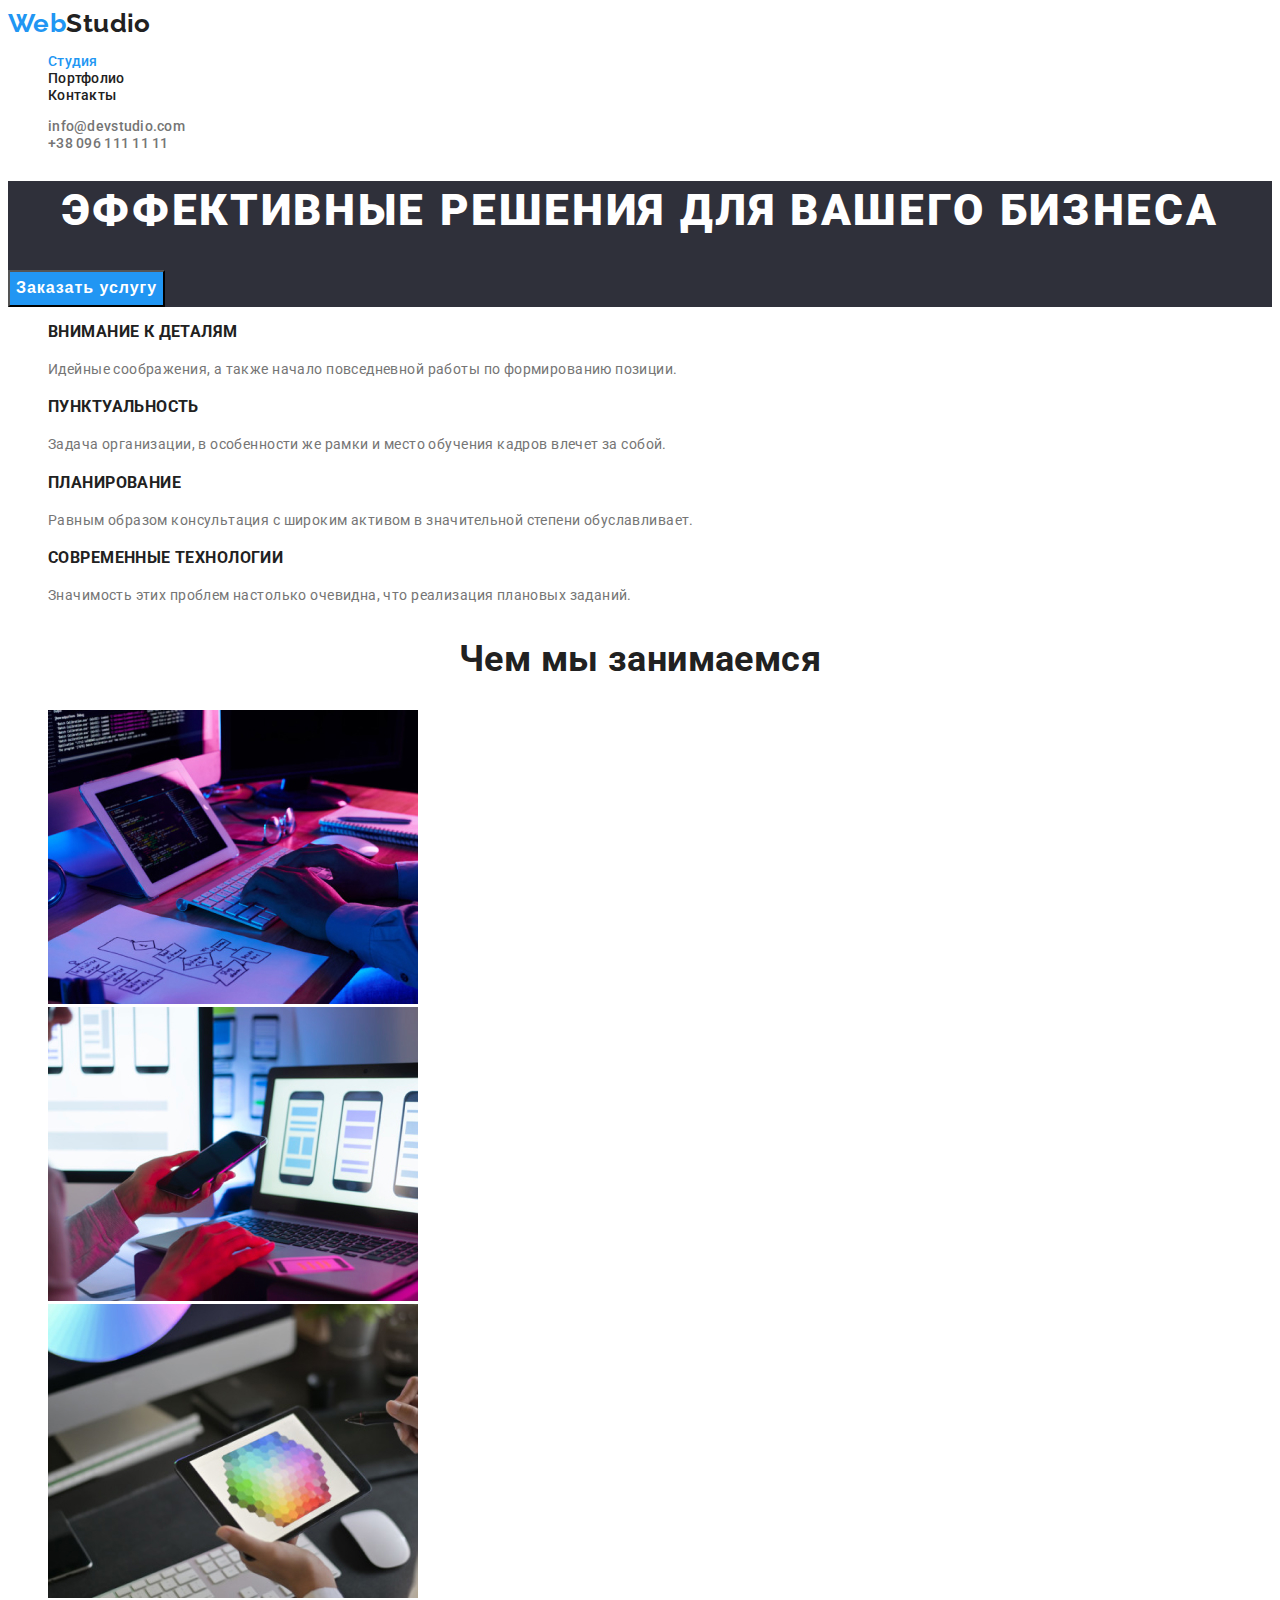
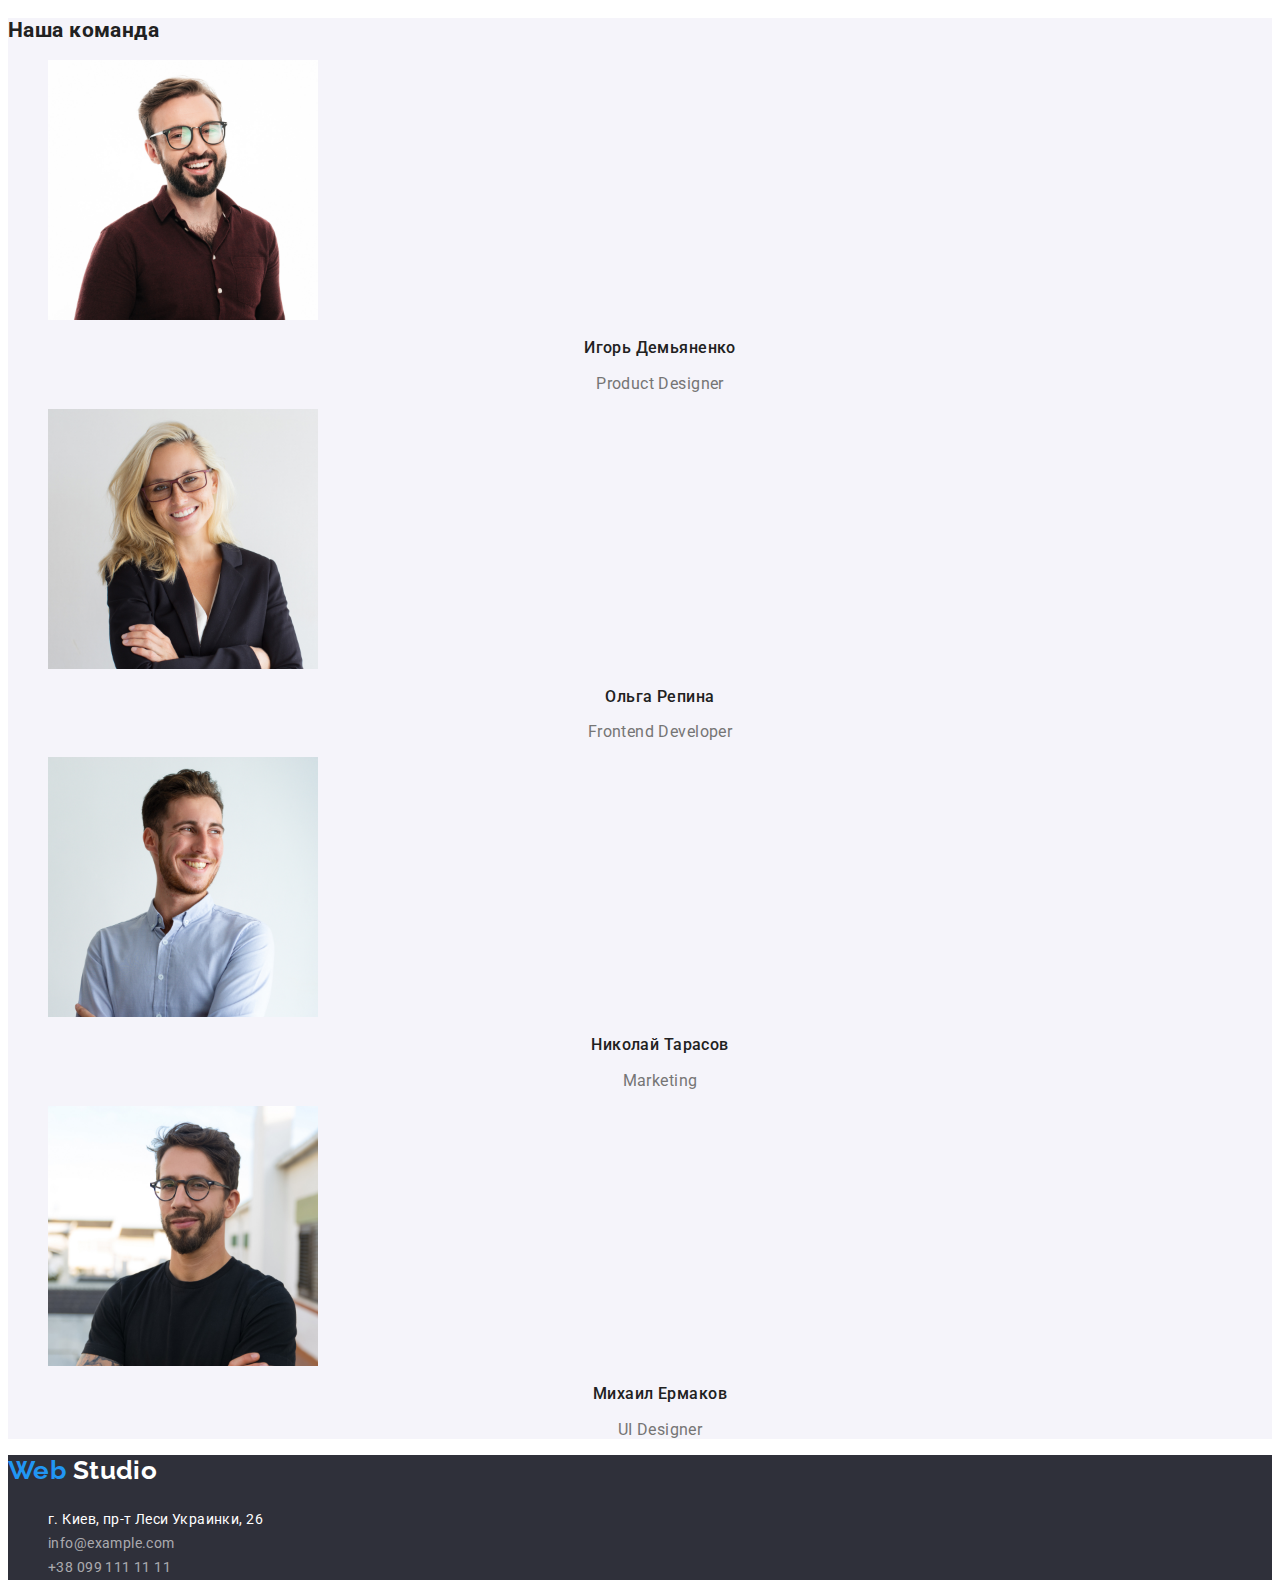
==== index.html @ 8c34cdcc "Initial commit" ====
<!DOCTYPE html>
<html lang="ru">
  <head>
    <meta charset="UTF-8" />
    <meta http-equiv="X-UA-Compatible" content="IE=edge" />
    <meta name="viewport" content="width=device-width, initial-scale=1.0" />
    <title>Document</title>
    <link rel="preconnect" href="https://fonts.googleapis.com" />
    <link rel="preconnect" href="https://fonts.gstatic.com" crossorigin />
    <link
      href="https://fonts.googleapis.com/css2?family=Raleway:wght@700&family=Roboto:wght@400;500;700;900&display=swap"
      rel="stylesheet"
    />
    <link rel="stylesheet" href="./css/styles.css" />
  </head>
  <body>
    <!-- header -->
    <header class="header">
      <nav class="header-nav">
        <a class="part-logo link" href="./index.html" lang="en">Web<span class="part2-logo">Studio</span>
        </a>
        <ul class="menu list">
          <li class="menu-item">
            <a class="link accent-link" href="./index.html">Студия</a>
          </li>
          <li class="menu-item">
            <a class="menu-link link" href="./portfolio.html">Портфолио</a>
          </li>
          <li class="menu-item"><a class="menu-link link" href="">Контакты</a></li>
        </ul>
      </nav>
      <ul>
        <li class="menu-item list">
          <a class="cotnact-mail link" href="mailto:info@devstudio.com">info@devstudio.com</a>
        </li>
        <li class="menu-item list">
          <a class="contact-phone link" href="tel:+380961111111">+38 096 111 11 11</a>
        </li>
      </ul>
    </header>
    <main>
      <section class="hero">
        <h1 class="hero-title">Эффективные решения для вашего бизнеса</h1>
        <button class="hero-btm" type="button">Заказать услугу</button>
      </section>
    </main>
    <section class="benefits">
      <h2 hidden>преимущества</h2>
      <ul class="benefits-list">
        <li class="benefits-item list">
          <h3 class="benefits-title">Внимание к деталям</h3>
          <p class="benefits-text">
            Идейные соображения, а также начало повседневной работы по формированию позиции.
          </p>
        </li>
        <li class="benefits-item list">
          <h3 class="benefits-title">Пунктуальность</h3>
          <p class="benefits-text">
            Задача организации, в особенности же рамки и место обучения кадров влечет за собой.
          </p>
        </li>
        <li class="benefits-item list">
          <h3 class="benefits-title">Планирование</h3>
          <p class="benefits-text">
            Равным образом консультация с широким активом в значительной степени обуславливает.
          </p>
        </li>
        <li class="benefits-item list">
          <h3 class="benefits-title">Современные технологии</h3>
          <p class="benefits-text">
            Значимость этих проблем настолько очевидна, что реализация плановых заданий.
          </p>
        </li>
      </ul>
    </section>
    <section>
      <h2 class="section-title">Чем мы занимаемся</h2>
      <ul class="wedo-list">
        <li class="wedo-item list">
          <img src="./images/1/whatwedo/box1.jpg" alt="" width="370" height="294" />
        </li>
        <li class="wedo-item list">
          <img src="./images/1/whatwedo/box2.jpg" alt="" width="370" height="294" />
        </li>
        <li class="wedo-item list">
          <img src="./images/1/whatwedo/box3.jpg" alt="" width="370" height="294" />
        </li>
      </ul>
    </section>
    <section class="team">
      <h2 class="basic-title">Наша команда</h2>
      <ul class="team-list">
        <li class="team-item list">
          <img class="team-img" src="./images/1/team/img.jpg" alt="" height="260" width="270" />
          <h3 class="team-title">Игорь Демьяненко</h3>
          <p class="team-text">Product Designer</p>
        </li>
        <li class="team-item list">
          <img class="team-img" src="./images/1/team/img-2.jpg" alt="" height="260" width="270" />
          <h3 class="team-title">Ольга Репина</h3>
          <p class="team-text">Frontend Developer</p>
        </li>
        <li class="team-item list">
          <img class="team-img" src="./images/1/team/img-3.jpg" alt="" height="260" width="270" />
          <h3 class="team-title">Николай Тарасов</h3>
          <p class="team-text">Marketing</p>
        </li>
        <li class="team-item list">
          <img class="team-img" src="./images/1/team/img-4.jpg" alt="" height="260" width="270" />
          <h3 class="team-title">Михаил Ермаков</h3>
          <p class="team-text">UI Designer</p>
        </li>
      </ul>
    </section>
    <footer class="footer">
      <a class="part-logo link" href="./index.html" lang="en"
          >Web <span class="footer-part2-logo">Studio</span>
      <address class="footer-adress">
        <ul class="footer-list">
          <li class="footer-item list">
            <a class="footer-adress link" href="https://goo.gl/maps/2HoYWXGcDmnkfa8S9">г. Киев, пр-т Леси Украинки, 26</a>
          </li>
          <li class="footer-item list">
            <a class="footer-mail link"href="mailto:info@example.com">info@example.com</a></li>
          <li class="footer-item list">
            <a class="footer-phone link"href="tel:+380991111111">+38 099 111 11 11</a></li>
        </ul>
      </address>
    </footer>
  </body>
</html>
---- css/styles.css ----
:root{
    --accent-color:#2196F3;
    --primary-color: #212121;
    --secondary-color: #757575;
    --second-accent-color:#FFFFFF;
    --background-color: #2F303A;
    --srcond-background-color: #F5F4FA;
}

body{
    font-family: 'Roboto', sans-serif;
    color: #212121;
    font-size: 14px;
    background-color: #FFFFFF;
    letter-spacing: 0.03em;
}
.link {
    text-decoration: none;
}

.list {
    list-style: none;
}
.accent-link{
    color: var(--accent-color);
    font-weight: 500;
        line-height: 1.14;
        letter-spacing: 0.02em;
}


/* header */
.part-logo{
    font-family: 'Raleway',sans-serif;
        font-weight: 700;
        font-size: 26px;
        line-height: 1.19;
        color: var(--accent-color)
}
.part2-logo{
    color: var(--primary-color);
}
.footer-part2-logo{
    color: var(--second-accent-color);
}
.menu-link{
        font-weight: 500;
        line-height: 1.14;
        letter-spacing: 0.02em;
    color: var(--primary-color);
}
.menu-link:hover,
.menu-link:focus{
    color: var(--accent-color);
}
.cotnact-mail,
.contact-phone {
    
        font-weight: 500;
        line-height: 1.14;
        letter-spacing: 0.02em;
    
        color: var(--secondary-color);
}
.contact-phone:hover,
.contact-phone:focus{
    color: var(--accent-color);
}
.cotnact-mail:hover,
.cotnact-mail:focus{
color: var(--accent-color);
}
.hero{
    background: var(--background-color);
}
.hero-title{
    
        font-weight: 900;
        font-size: 44px;
        line-height: 1.36;
        text-align: center;
        letter-spacing: 0.06em;
        text-transform: uppercase;
        color: var(--second-accent-color);
        
}
.hero-btm{
    
        font-weight: 700;
        font-size: 16px;
        line-height: 1.88;
        display: flex;
        align-items: center;
        text-align: center;
        letter-spacing: 0.06em;
    
        color: var(--second-accent-color);
        background-color: var(--accent-color);
        cursor: pointer;
}

.benefits-title{
    
        line-height: 1.14;
        text-transform: uppercase;
    
}
.benefits-text{
        line-height: 1.71;
    
        color: var(--secondary-color);
}
.section-title{
    
        font-size: 36px;
        line-height: 1.17;
        text-align: center;
}
.team{
    background: var(--srcond-background-color);
}
.team-title{
  
        font-weight: 500;
        font-size: 16px;
        line-height: 1.18;
        text-align: center;
    
}
.team-text  {
   
        font-size: 16px;
        line-height: 1.19;
        text-align: center;
        color: var(--secondary-color);
}
.footer{
    background: var(--background-color);
}
.footer-adress,
.footer-mail,
.footer-phone {
    
    font-style: normal;
        font-size: 14px;
        line-height: 1.71;
        color: var(--second-accent-color);
}
.footer-mail,
.footer-phone {
    color: rgba(255, 255, 255, 0.6);
}
.footer-mail:hover,
.footer-mail:focus {
    color: var(--accent-color);
}
.footer-phone:hover,
.footer-phone:focus {
    color: var(--accent-color);
}
/* ПОРТФОЛИО */
.filters-btm{
    
        font-weight: 500;
        font-family: inherit;
        font-size: 16px;
        line-height: 1.62;
        text-align: center;
        cursor: pointer;
}
.filters-btm:hover,
.filters-btm:focus{
    background: var(--accent-color);
    color: var(--second-accent-color);   
}
.active-btm{
    background-color: var(--accent-color);
    stop-color: var(--second-accent-color);
    font-weight: 500;
        font-family: inherit;
        font-size: 16px;
        line-height: 1.62;
        text-align: center;
        cursor: pointer;
}
.portfolio-title{
        font-size: 18px;
        line-height: 2;
        letter-spacing: 0.06em;
    
        color: var(--primary-color);
}
.cases-text{
        font-weight: 400;
        font-size: 16px;
        line-height: 1.88;
        color: var(--secondary-color);
}
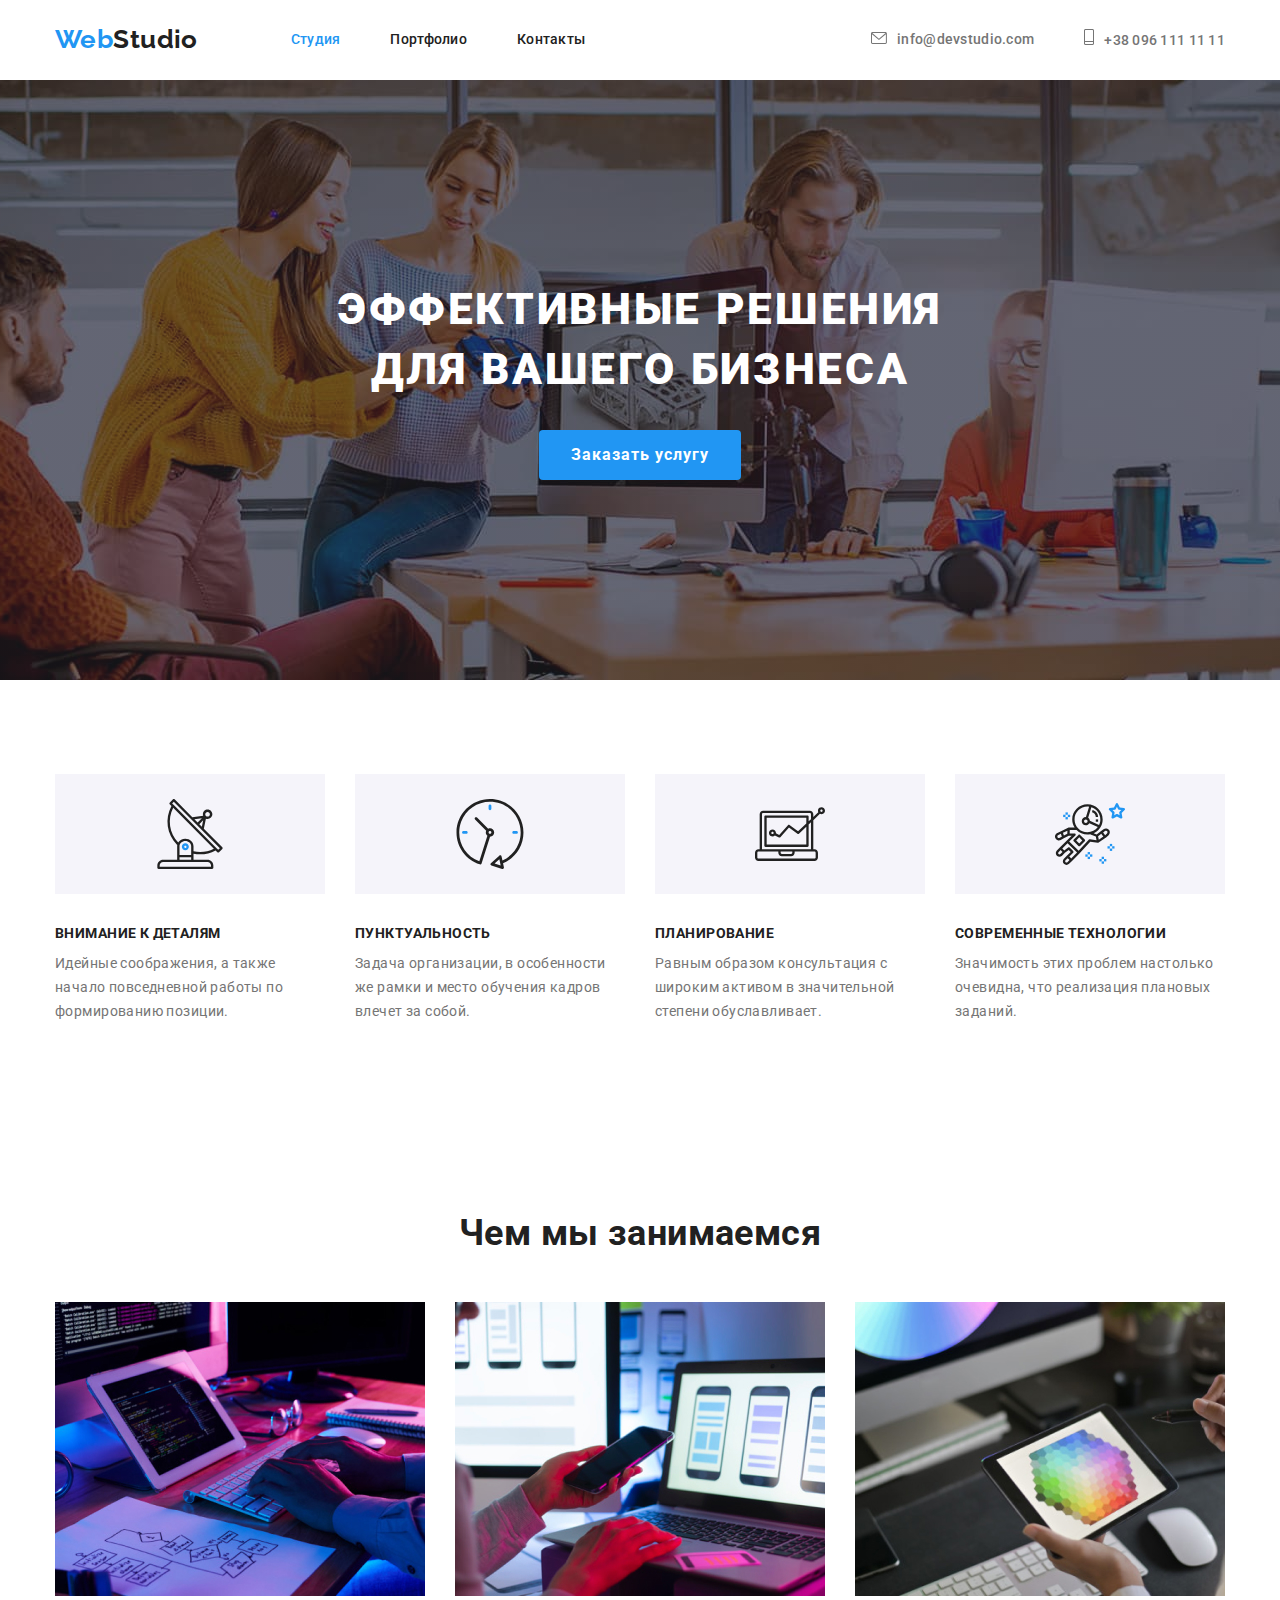
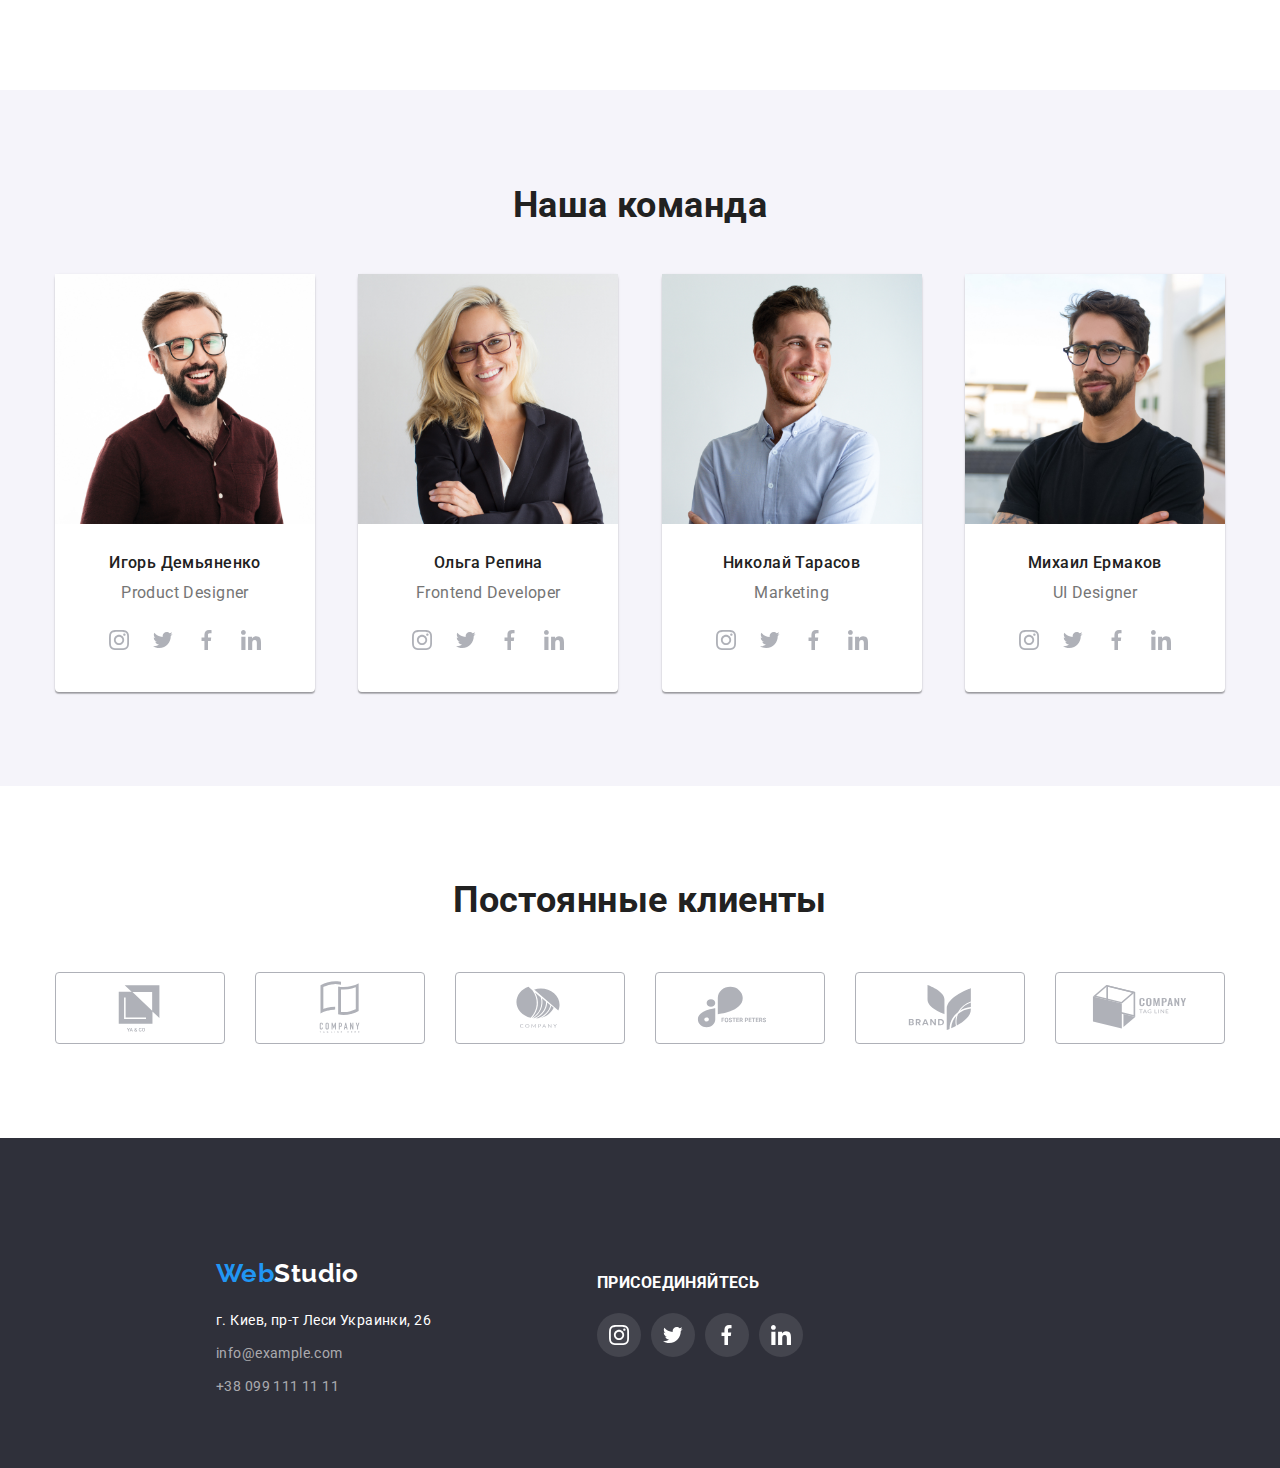
==== commit 70c88107: "1" ====
--- a/index.html
+++ b/index.html
@@ -11,14 +11,16 @@
       href="https://fonts.googleapis.com/css2?family=Raleway:wght@700&family=Roboto:wght@400;500;700;900&display=swap"
       rel="stylesheet"
     />
+    <link rel="stylesheet" href="https://cdn.jsdelivr.net/npm/modern-normalize@1.1.0/modern-normalize.min.css">
     <link rel="stylesheet" href="./css/styles.css" />
   </head>
   <body>
     <!-- header -->
     <header class="header">
-      <nav class="header-nav">
-        <a class="part-logo link" href="./index.html" lang="en">Web<span class="part2-logo">Studio</span>
-        </a>
+      <div class="conteiner header-conteiner"> 
+        <nav class="header-nav ">
+          <div class="logo"><a class="part-logo link" href="./index.html" lang="en">Web<span class="part2-logo">Studio</span></a></div>
+          
         <ul class="menu list">
           <li class="menu-item">
             <a class="link accent-link" href="./index.html">Студия</a>
@@ -29,28 +31,38 @@
           <li class="menu-item"><a class="menu-link link" href="">Контакты</a></li>
         </ul>
       </nav>
-      <ul>
-        <li class="menu-item list">
-          <a class="cotnact-mail link" href="mailto:info@devstudio.com">info@devstudio.com</a>
-        </li>
-        <li class="menu-item list">
-          <a class="contact-phone link" href="tel:+380961111111">+38 096 111 11 11</a>
-        </li>
-      </ul>
+      <ul class="menu-contact">
+         <li class="list contact-item">
+          <a class="cotnact-mail link" href="mailto:info@devstudio.com">
+            <svg class="icon-mail" width="16" height="12">
+            <use href="./images/icons.svg#icon-mail"> 
+            </use>
+          </svg>info@devstudio.com</a>
+        </li>
+        <li class="list contact-item">
+          <a class="contact-phone link" href="tel:+380961111111">
+            <svg class="icon-phone" width="10" height="16">
+            <use href="./images/icons.svg#icon-phone"> 
+            </use>
+          </svg>+38 096 111 11 11</a>
+        </li>
+      </ul></div>
+     
     </header>
     <main>
-      <section class="hero">
-        <h1 class="hero-title">Эффективные решения для вашего бизнеса</h1>
+      <!-- ========HERO======= -->
+      <section class="hero section">
+          <h1 class="hero-title">Эффективные решения для вашего бизнеса</h1>
         <button class="hero-btm" type="button">Заказать услугу</button>
       </section>
-    </main>
-    <section class="benefits">
-      <h2 hidden>преимущества</h2>
+       <!-- =========BENEFITS========= -->
+    <section class="benefits section">
+      <div class="conteiner">
+        <h2 hidden>преимущества</h2>
       <ul class="benefits-list">
         <li class="benefits-item list">
           <h3 class="benefits-title">Внимание к деталям</h3>
-          <p class="benefits-text">
-            Идейные соображения, а также начало повседневной работы по формированию позиции.
+          <p class="benefits-text">Идейные соображения, а также начало повседневной работы по формированию позиции.
           </p>
         </li>
         <li class="benefits-item list">
@@ -71,10 +83,12 @@
             Значимость этих проблем настолько очевидна, что реализация плановых заданий.
           </p>
         </li>
-      </ul>
+      </ul></div>
     </section>
-    <section>
-      <h2 class="section-title">Чем мы занимаемся</h2>
+    <!-- ==========wedo======== -->
+    <section class="section-wedo section">
+      <div class="conteiner">
+        <h2 class="section-title">Чем мы занимаемся</h2>
       <ul class="wedo-list">
         <li class="wedo-item list">
           <img src="./images/1/whatwedo/box1.jpg" alt="" width="370" height="294" />
@@ -86,35 +100,157 @@
           <img src="./images/1/whatwedo/box3.jpg" alt="" width="370" height="294" />
         </li>
       </ul>
-    </section>
-    <section class="team">
-      <h2 class="basic-title">Наша команда</h2>
+    </section></div>
+      <!-- ======TEAM====== -->
+    <section class="team section">
+      <div class="conteiner">
+        <h2 class="section-title">Наша команда</h2>
       <ul class="team-list">
         <li class="team-item list">
-          <img class="team-img" src="./images/1/team/img.jpg" alt="" height="260" width="270" />
+          <img class="team-img" src="./images/1/team/img.jpg" alt=""  />
           <h3 class="team-title">Игорь Демьяненко</h3>
           <p class="team-text">Product Designer</p>
-        </li>
-        <li class="team-item list">
-          <img class="team-img" src="./images/1/team/img-2.jpg" alt="" height="260" width="270" />
+          <ul class="list icons-list">
+            <li>
+              <a href="" class="social-list-icon"><svg class="team-icons" width="20" height="20">
+            <use href="./images/icons.svg#icon-instagram"></use>
+          </svg></a></li>
+          <li><a href="" class="social-list-icon">
+            <svg class="team-icons" width="20" height="20">
+              <use href="./images/icons.svg#icon-twitter"></use>
+            </svg></a>
+          </li>
+          <li><a href="" class="social-list-icon">
+            <svg class="team-icons" width="20" height="20">
+              <use href="./images/icons.svg#icon-facebook"></use>
+            </svg></a>
+          </li>
+          <li><a href="" class="social-list-icon">
+            <svg class="team-icons" width="20" height="20">
+              <use href="./images/icons.svg#icon-linkedin"></use>
+            </svg></a>
+          </li></ul>
+        </li>
+        <li class="team-item list">
+          <img class="team-img" src="./images/1/team/img-2.jpg" alt=""  />
           <h3 class="team-title">Ольга Репина</h3>
           <p class="team-text">Frontend Developer</p>
-        </li>
-        <li class="team-item list">
-          <img class="team-img" src="./images/1/team/img-3.jpg" alt="" height="260" width="270" />
+          <ul class="list icons-list">
+            <li>
+              <a href="" class="social-list-icon"><svg class="team-icons" width="20" height="20">
+            <use href="./images/icons.svg#icon-instagram"></use>
+          </svg></a></li>
+          <li><a href="" class="social-list-icon">
+            <svg class="team-icons" width="20" height="20">
+              <use href="./images/icons.svg#icon-twitter"></use>
+            </svg></a>
+          </li>
+          <li><a href="" class="social-list-icon">
+            <svg class="team-icons" width="20" height="20">
+              <use href="./images/icons.svg#icon-facebook"></use>
+            </svg></a>
+          </li>
+          <li><a href="" class="social-list-icon">
+            <svg class="team-icons" width="20" height="20">
+              <use href="./images/icons.svg#icon-linkedin"></use>
+            </svg></a>
+          </li></ul>
+        </li>
+        <li class="team-item list">
+          <img class="team-img" src="./images/1/team/img-3.jpg" alt=""  />
           <h3 class="team-title">Николай Тарасов</h3>
           <p class="team-text">Marketing</p>
-        </li>
-        <li class="team-item list">
-          <img class="team-img" src="./images/1/team/img-4.jpg" alt="" height="260" width="270" />
+          <ul class="list icons-list">
+            <li>
+              <a href="" class="social-list-icon"><svg class="team-icons" width="20" height="20">
+            <use href="./images/icons.svg#icon-instagram"></use>
+          </svg></a></li>
+          <li><a href="" class="social-list-icon">
+            <svg class="team-icons" width="20" height="20">
+              <use href="./images/icons.svg#icon-twitter"></use>
+            </svg></a>
+          </li>
+          <li><a href="" class="social-list-icon">
+            <svg class="team-icons" width="20" height="20">
+              <use href="./images/icons.svg#icon-facebook"></use>
+            </svg></a>
+          </li>
+          <li><a href="" class="social-list-icon">
+            <svg class="team-icons" width="20" height="20">
+              <use href="./images/icons.svg#icon-linkedin"></use>
+            </svg></a>
+          </li></ul>
+        </li>
+        <li class="team-item list">
+          <img class="team-img" src="./images/1/team/img-4.jpg" alt=""  />
           <h3 class="team-title">Михаил Ермаков</h3>
           <p class="team-text">UI Designer</p>
-        </li>
-      </ul>
+          <ul class="list icons-list">
+            <li>
+              <a href="" class="social-list-icon"><svg class="team-icons" width="20" height="20">
+            <use href="./images/icons.svg#icon-instagram"></use>
+          </svg></a></li>
+          <li><a href="" class="social-list-icon">
+            <svg class="team-icons" width="20" height="20">
+              <use href="./images/icons.svg#icon-twitter"></use>
+            </svg></a>
+          </li>
+          <li><a href="" class="social-list-icon">
+            <svg class="team-icons" width="20" height="20">
+              <use href="./images/icons.svg#icon-facebook"></use>
+            </svg></a>
+          </li>
+          <li><a href="" class="social-list-icon">
+            <svg class="team-icons" width="20" height="20">
+              <use href="./images/icons.svg#icon-linkedin"></use>
+            </svg></a>
+          </li></ul>
+        </li>
+      </ul></div>
     </section>
+    <!-- ============COSTOMERS========= -->
+    <section class="costomers section">
+      <div class="conteiner">
+        <h2 class="costomer-title">Постоянные клиенты</h2>
+       <ul class="costomer-list list">
+        <li ><a href="" class="costomer-link">
+          <svg class="costomer-icons" width="106" height="60">
+            <use href="./images/icons.svg#icon-Logo1"></use>
+          </svg>
+        </a></li>
+        <li><a href="" class="costomer-link">
+          <svg class="costomer-icons" width="106" height="60">
+            <use href="./images/icons.svg#icon-Logo-2"></use>
+          </svg>
+        </a></li>
+        <li><a href="" class="costomer-link">
+          <svg class="costomer-icons" width="106" height="60">
+            <use href="./images/icons.svg#icon-Logo-3"></use>
+          </svg>
+        </a></li>
+        <li><a href="" class="costomer-link">
+          <svg class="costomer-icons" width="106" height="60">
+            <use href="./images/icons.svg#icon-Logo-4"></use>
+          </svg>
+        </a></li>
+        <li><a href="" class="costomer-link">
+          <svg class="costomer-icons" width="106" height="60">
+            <use href="./images/icons.svg#icon-Logo-5"></use>
+          </svg>
+        </a></li>
+        <li><a href="" class="costomer-link">
+          <svg class="costomer-icons" width="106" height="60">
+            <use href="./images/icons.svg#icon-Logo-6"></use>
+          </svg>
+        </a></li>
+       </ul>
+      </div>
+    </section>
+    </main>
+    <!-- ========FOOTER======= -->
     <footer class="footer">
-      <a class="part-logo link" href="./index.html" lang="en"
-          >Web <span class="footer-part2-logo">Studio</span>
+      <div class="footer-nav">
+        <div class="footer-logo"><a class="part-logo link" href="./index.html" lang="en">Web<span class="footer-part2-logo">Studio</span></a></div>
       <address class="footer-adress">
         <ul class="footer-list">
           <li class="footer-item list">
@@ -125,7 +261,24 @@
           <li class="footer-item list">
             <a class="footer-phone link"href="tel:+380991111111">+38 099 111 11 11</a></li>
         </ul>
-      </address>
+      </address></div>
+      <div class="footer-social">
+        <h3 class="footer-social-title">Присоединяйтесь</h3> 
+        <ul class="footer-social-list list">
+          <li class="footer-list"><a href="" class="footer-icons"><svg class="footer-social-icon" width="20" height="20">
+            <use href="./images/icons.svg#icon-instagram"></use>
+          </svg ></a></li>
+        <li class="footer-list"><a href="" class="footer-icons"><svg class="footer-social-icon" width="20" height="20">
+          <use href="./images/icons.svg#icon-twitter"></use>
+        </svg></a></li>
+        <li class="footer-list"><a href="" class="footer-icons"><svg class="footer-social-icon" width="20" height="20">
+          <use href="./images/icons.svg#icon-facebook"></use>
+        </svg></a></li>
+        <li class="footer-list"><a href="" class="footer-icons"><svg class="footer-social-icon" width="20" height="20">
+          <use href="./images/icons.svg#icon-linkedin"></use>
+        </svg></a></li></ul>
+      </div>
+
     </footer>
   </body>
 </html>
--- a/css/styles.css
+++ b/css/styles.css
@@ -14,12 +14,42 @@
     background-color: #FFFFFF;
     letter-spacing: 0.03em;
 }
+ 
+h1,
+h2,
+h3,
+p{
+    margin-top: 0;
+    margin-bottom: 0;
+    margin: 0;
+}
+
+ul, 
+ol{
+margin-top: 0;
+margin-bottom: 0;
+padding-left: 0;
+}
 .link {
     text-decoration: none;
 }
+img{
+    display: block;
+}
+.botton{
+    cursor: pointer;
+}
 
 .list {
     list-style: none;
+}
+
+.conteiner{
+    width: 1200px;
+    margin-left: auto;
+    margin-right: auto;
+    padding-left: 15px;
+    padding-right: 15px;
 }
 .accent-link{
     color: var(--accent-color);
@@ -27,19 +57,47 @@
         line-height: 1.14;
         letter-spacing: 0.02em;
 }
-
-
-/* header */
+.section {
+    padding-top: 94px;
+    padding-bottom: 94px;
+}
+
+/* -------header------- */
+.header{
+    padding-top: 24px;
+    padding-bottom: 25px;
+}
+.header-conteiner,
+.header-nav {
+    display: flex;
+    align-items: center;
+}
+
+.header-portfolio{
+    margin-bottom: 94px;
+    border-bottom:1px solid #ECECEC
+    
+    
+}
+.menu{
+    display: flex;
+    align-items: center;
+}
+.logo{
+    margin-right: 93px;
+}
 .part-logo{
     font-family: 'Raleway',sans-serif;
         font-weight: 700;
         font-size: 26px;
         line-height: 1.19;
-        color: var(--accent-color)
+        color: var(--accent-color)   
+        
 }
 .part2-logo{
     color: var(--primary-color);
 }
+
 .footer-part2-logo{
     color: var(--second-accent-color);
 }
@@ -53,15 +111,37 @@
 .menu-link:focus{
     color: var(--accent-color);
 }
+.menu-item:not(:last-child){
+    margin-right: 50px;
+}
+.menu-contact{
+    display: flex;
+    align-items: center;
+    flex-direction: row;
+    margin-left: auto;
+}
+.contact-item:not(:last-child){
+    margin-right: 50px;
+}
 .cotnact-mail,
 .contact-phone {
     
         font-weight: 500;
         line-height: 1.14;
         letter-spacing: 0.02em;
-    
         color: var(--secondary-color);
 }
+.icon-mail{
+    margin-right: 10px;
+    fill: currentColor;
+}
+
+.icon-phone{
+    margin-right: 10px;
+    fill: currentColor;
+}
+
+
 .contact-phone:hover,
 .contact-phone:focus{
     color: var(--accent-color);
@@ -70,72 +150,234 @@
 .cotnact-mail:focus{
 color: var(--accent-color);
 }
+
+
+/* ----------HERO------------ */
+
 .hero{
-    background: var(--background-color);
-}
+    background-color: var(--background-color);
+    background-image: linear-gradient(to right,
+    rgba(47, 48, 58, 0.4),
+    rgba(47, 48, 58, 0.4)
+    ), url('../images/3/Img-9-2.jpg');
+    background-repeat: no-repeat;
+    background-position: center;
+    background-size: cover;
+    height: 600px;
+    max-width: 1600px;
+    margin-left: auto;
+    margin-right: auto;
+    padding-top: 200px;
+    padding-bottom: 200px;
+    text-align: center;
+}
+
 .hero-title{
-    
         font-weight: 900;
         font-size: 44px;
         line-height: 1.36;
-        text-align: center;
+       (--srcond-background-color);
         letter-spacing: 0.06em;
         text-transform: uppercase;
         color: var(--second-accent-color);
-        
-}
+        margin-bottom: 30px;
+        width: 696px; 
+        margin-left: auto;
+        margin-right: auto;
+}
+
 .hero-btm{
-    
+
         font-weight: 700;
         font-size: 16px;
         line-height: 1.88;
-        display: flex;
-        align-items: center;
+
         text-align: center;
+        align-items: baseline;
+
         letter-spacing: 0.06em;
+        border: none;
+        border-radius: 4px;
+        padding: 10px 32px; 
+        box-shadow: 0px,
+            4px rgba(0, 0, 0, 0.15);
     
         color: var(--second-accent-color);
         background-color: var(--accent-color);
         cursor: pointer;
 }
-
+/* ======BENEFITS======= */
+
+.benefits-list{
+    display: flex;
+    justify-content: center;
+        margin-left: auto;
+        margin-right: auto;
+}
+.benefits-item:not(:last-child){
+    margin-right: 30px;
+}
+.benefits-item::before{
+    content: '';
+    display: block;
+    height: 120px;
+    margin-bottom: 32px;
+     background-position: center;
+     background-size:auto;
+     background-repeat: no-repeat;
+     background-color: var(--srcond-background-color);
+}
+.benefits-item:nth-child(1)::before{
+    background-image: url(..//images/svg.svg/antenna\ 1.svg); 
+}
+.benefits-item:nth-child(2)::before{
+    background-image: url(..//images/svg.svg/clock\ 1.svg);
+}
+.benefits-item:nth-child(3)::before{
+    background-image: url(..//images/svg.svg/Vector.svg);
+}
+.benefits-item:nth-child(4)::before{
+    background-image: url(..//images/svg.svg/astronaut\ 1.svg);
+}
 .benefits-title{
-    
         line-height: 1.14;
         text-transform: uppercase;
+        font-size: 14px;
+        margin-bottom: 10px;
+        width: 270px;
     
 }
 .benefits-text{
         line-height: 1.71;
-    
         color: var(--secondary-color);
 }
+
+/* ======we do===== */
+
 .section-title{
-    
         font-size: 36px;
         line-height: 1.17;
         text-align: center;
-}
+        margin-bottom: 48px;
+}
+.wedo-list{
+    display: flex;
+        margin-left: auto;
+        margin-right: auto;
+}
+.wedo-item:not(:last-child){
+    margin-right: 30px;
+}
+/* ========team====== */
 .team{
     background: var(--srcond-background-color);
 }
+.team-list{
+    display: flex;
+        gap: 30px;
+}
+.team-item{
+    background-color: var(--second-accent-color);
+    border-radius: 4px;
+    padding-bottom: 30px;
+    box-shadow: 0px 1px 3px rgba(0, 0, 0, 0.12), 0px 1px 1px rgba(0, 0, 0, 0.14), 0px 2px 1px rgba(0, 0, 0, 0.2);
+}
+.team-img{
+    padding-bottom: 30px;
+    max-width: 260px;
+}
+.team-list   {
+display: flex;
+   justify-content: space-between;
+   flex-wrap: wrap;
+ 
+}
 .team-title{
-  
         font-weight: 500;
         font-size: 16px;
         line-height: 1.18;
         text-align: center;
-    
-}
-.team-text  {
-   
+        margin-bottom: 10px;
+}
+.team-text{
         font-size: 16px;
         line-height: 1.19;
         text-align: center;
         color: var(--secondary-color);
-}
+        margin-bottom: 16px;
+}
+.icons-list{
+    display: flex;
+    justify-content: center;
+}
+.icons-list:not(:last-child){
+    margin-right: 10px;
+}
+.social-list-icon{
+    display: flex;
+    justify-content: center;
+    align-items: center;
+    width: 44px;
+    height: 44px;
+    border-radius: 50%;
+    fill: #AFB1B8;
+}
+.social-list-icon:hover,
+.social-list-icon:focus{
+    fill: #FFFFFF;
+    background-color: #2196F3;
+}
+.costomer-title{
+   font-style: var(--primary-color);
+   font-size: 36px;
+   line-height: 1.16;
+   text-align: center;
+   margin-bottom: 50px;
+}
+.costomer-list{
+    display: flex;
+    justify-content:space-between
+}
+.costomer-list:not(:last-child){margin-right: 30px;}
+
+.costomer-link{
+    display: flex;
+    justify-content: center;
+    align-items: center;
+    height: 72px;
+    width: 170px;
+    border-radius: 4px;
+    border-width: 1px;
+    border-style: solid;
+    border-color: #AFB1B8;
+    fill:#AFB1B8;
+    
+    
+
+}
+.costomer-link:hover,
+.costomer-link:focus{
+    fill: #2196F3;
+    border-color: #2196F3;
+}
+
 .footer{
+    display: flex;
+    justify-content: flex-start;
     background: var(--background-color);
+    padding-top: 60px;
+    padding-bottom: 60px;
+}
+.footer-nav{
+    margin-top: 60px;
+    margin-left: 216px;
+    margin-right: 156px;
+}
+.footer-logo{
+    margin-bottom: 20px;
+}
+.footer-item{
+    margin-bottom: 9px;
 }
 .footer-adress,
 .footer-mail,
@@ -158,30 +400,84 @@
 .footer-phone:focus {
     color: var(--accent-color);
 }
+.footer-adress:hover,
+.footer-adress:focus {
+    color: var(--accent-color);
+}
+.footer-social{
+    margin-top: 76px;
+}
+.footer-social-title{
+    text-transform: uppercase;
+    font-weight: 700;
+        font-size: 16px;
+        line-height: 1.18;
+        color: var(--second-accent-color);
+        margin-bottom: 20px;
+}
+.footer-social-list{
+    display: flex;
+}
+.footer-list{
+    margin-right: 10px;
+}
+
+.footer-icons{
+    display: flex;
+    justify-content: center;
+    align-items: center;
+    background-color:rgba(255, 255, 255, 0.1);
+    height: 44px;
+    width: 44px;
+    border-radius: 50%;
+    fill: #FFFFFF;
+}
+.footer-icons:hover,
+.footer-icons:focus{
+    background-color:#2196F3;
+}
 /* ПОРТФОЛИО */
+
+.filters-list{
+    display: flex;
+    justify-content: center;
+    margin-bottom: 50px;
+}
+.filters-item:not(:last-child){
+    margin-right: 8px;
+}
 .filters-btm{
-    
+    border: none;
         font-weight: 500;
         font-family: inherit;
         font-size: 16px;
         line-height: 1.62;
         text-align: center;
         cursor: pointer;
+        border-radius: 4px;
+        background-color: var(--srcond-background-color);
+        padding: 6px 22px;
 }
 .filters-btm:hover,
 .filters-btm:focus{
     background: var(--accent-color);
-    color: var(--second-accent-color);   
+    color: var(--second-accent-color); 
+    box-shadow:0px 4px 4px rgba(0, 0, 0, 0.25);
 }
 .active-btm{
+    padding: 6px 22px;
+    border: none;
+    border-radius: 4px;
     background-color: var(--accent-color);
     stop-color: var(--second-accent-color);
+    color: #FFFFFF;
     font-weight: 500;
         font-family: inherit;
         font-size: 16px;
         line-height: 1.62;
         text-align: center;
         cursor: pointer;
+        box-shadow: 0px 4px 4px rgba(0, 0, 0, 0.25);
 }
 .portfolio-title{
         font-size: 18px;
@@ -190,9 +486,38 @@
     
         color: var(--primary-color);
 }
+.cases-list{
+    display: flex;
+    flex-wrap: wrap;
+    gap: 30px;
+}
+.cases-item{
+    margin-bottom: 20px;
+        flex-basis: calc(( 100% - 60px) / 3 );
+}
+
+.cases-item:hover,
+.cases-item:focus{
+    box-shadow: 0px 4px 4px rgba(0, 0, 0, 0.25);
+}
+
+
+.cases-description{
+    border-left: 1px solid #EEEEEE;
+    border-right: 1px solid #EEEEEE ;
+    border-bottom: 1px solid #EEEEEE;
+    padding: 20px 24px ;
+    
+    
+}
+.portfolio-title{
+    margin-bottom: 4px;
+}
 .cases-text{
         font-weight: 400;
         font-size: 16px;
         line-height: 1.88;
         color: var(--secondary-color);
+        
+       
 }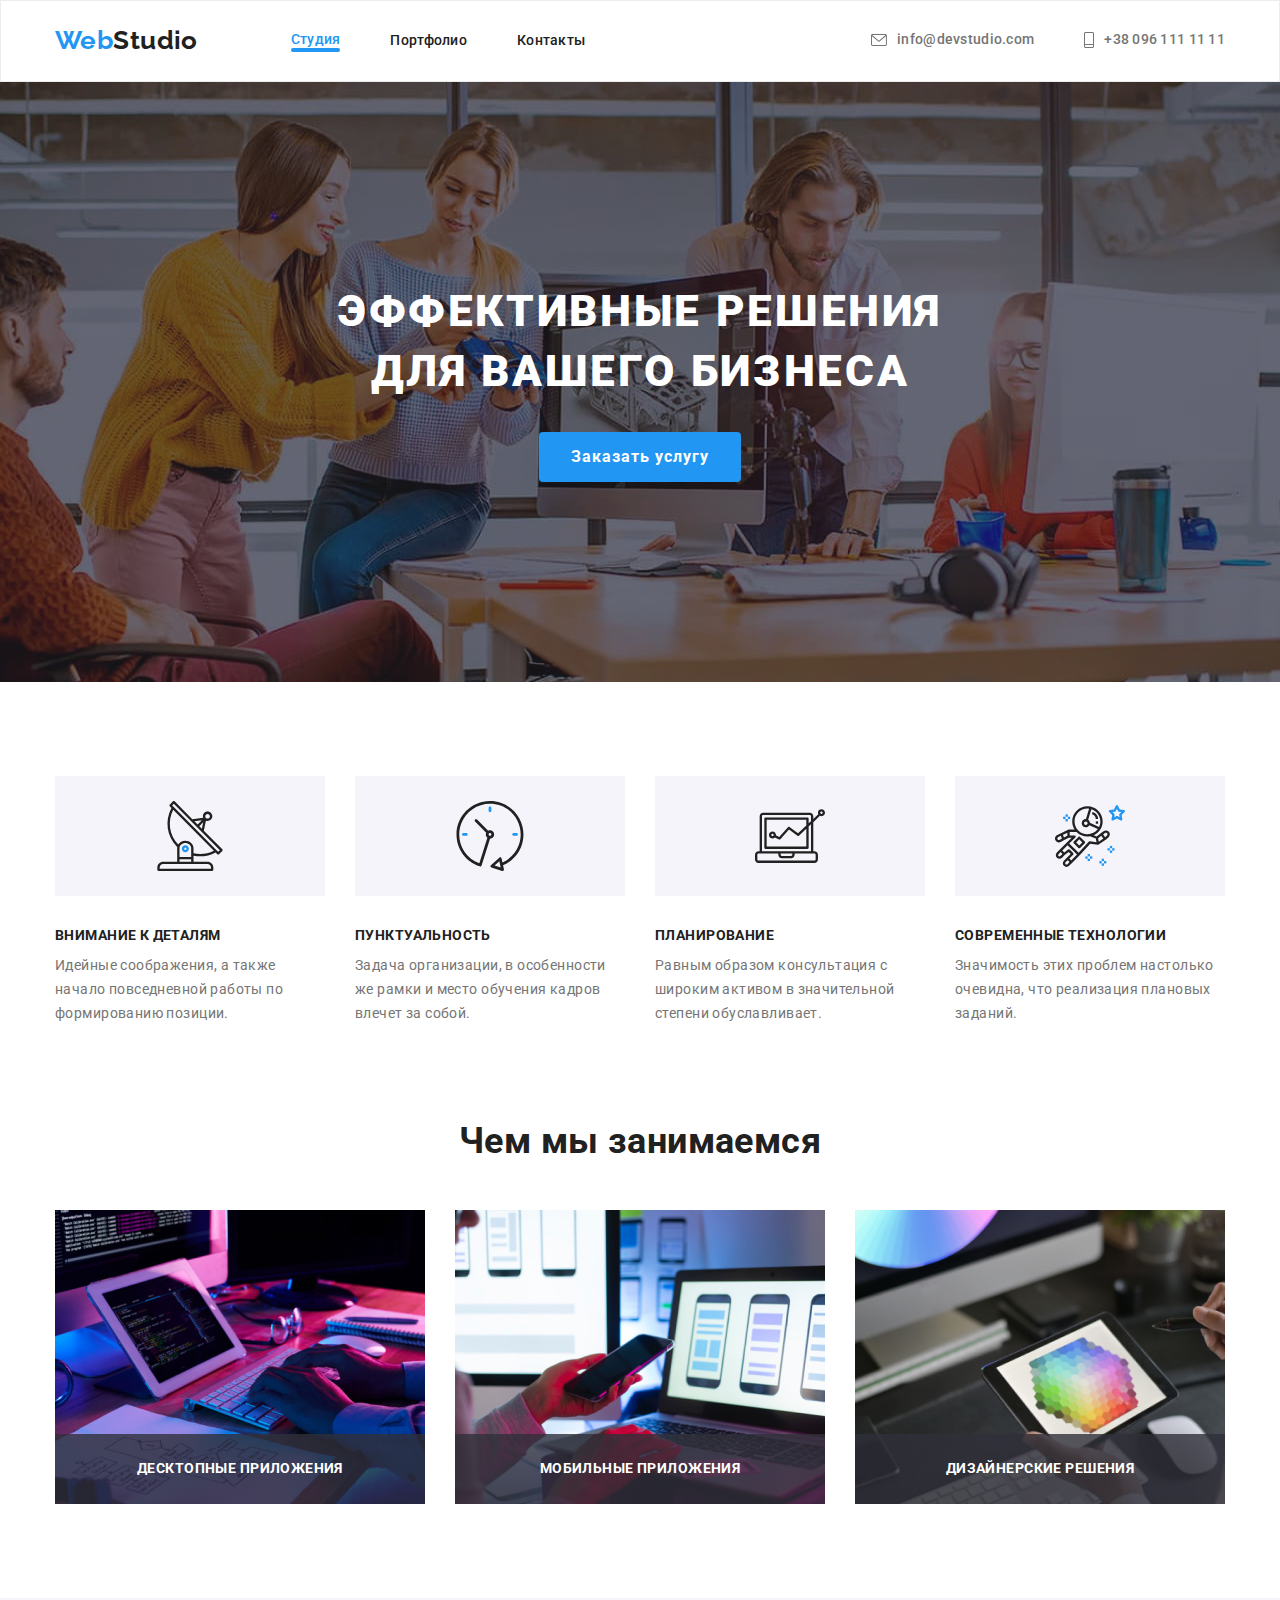
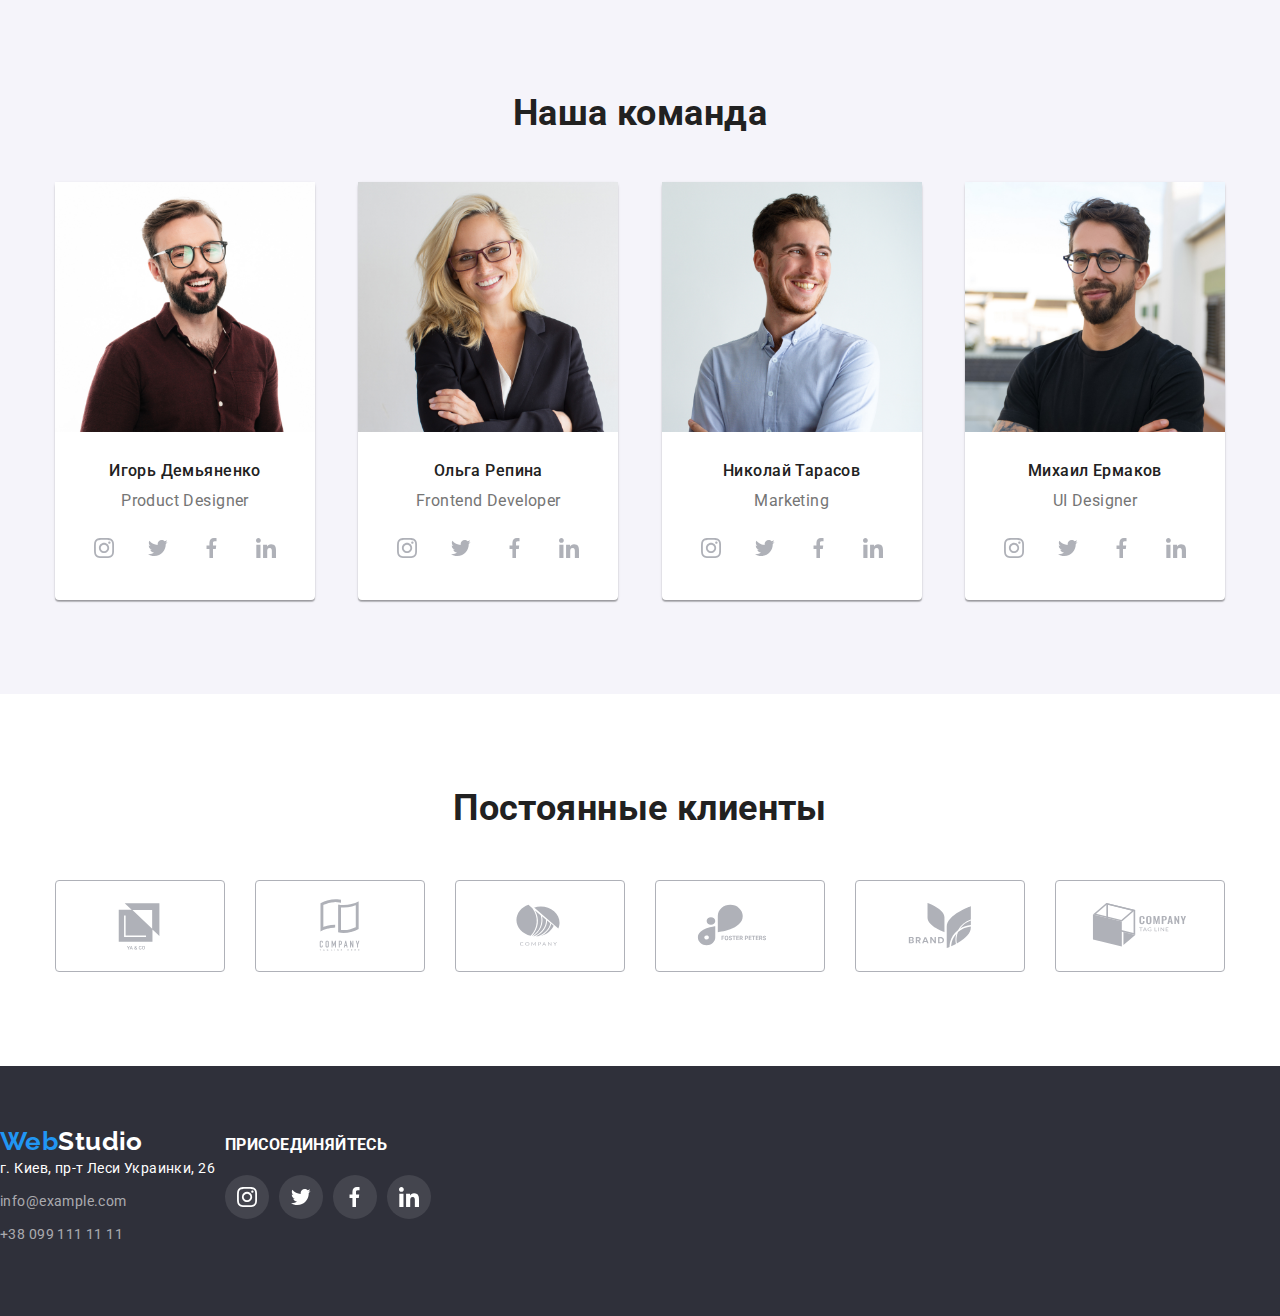
==== commit ee9dd7aa: "1" ====
--- a/index.html
+++ b/index.html
@@ -11,274 +11,351 @@
       href="https://fonts.googleapis.com/css2?family=Raleway:wght@700&family=Roboto:wght@400;500;700;900&display=swap"
       rel="stylesheet"
     />
-    <link rel="stylesheet" href="https://cdn.jsdelivr.net/npm/modern-normalize@1.1.0/modern-normalize.min.css">
+    <link
+      rel="stylesheet"
+      href="https://cdn.jsdelivr.net/npm/modern-normalize@1.1.0/modern-normalize.min.css"
+    />
     <link rel="stylesheet" href="./css/styles.css" />
   </head>
   <body>
     <!-- header -->
     <header class="header">
-      <div class="conteiner header-conteiner"> 
-        <nav class="header-nav ">
-          <div class="logo"><a class="part-logo link" href="./index.html" lang="en">Web<span class="part2-logo">Studio</span></a></div>
-          
-        <ul class="menu list">
-          <li class="menu-item">
-            <a class="link accent-link" href="./index.html">Студия</a>
+      <div class="conteiner header-conteiner">
+        <nav class="header-nav">
+          <div class="logo">
+            <a class="part-logo link" href="./index.html" lang="en"
+              >Web<span class="part2-logo">Studio</span></a
+            >
+          </div>
+
+          <ul class="menu list">
+            <li class="menu-item">
+              <a class="link accent-link" href="./index.html">Студия</a>
+            </li>
+            <li class="menu-item">
+              <a class="menu-link link" href="./portfolio.html">Портфолио</a>
+            </li>
+            <li class="menu-item"><a class="menu-link link" href="">Контакты</a></li>
+          </ul>
+        </nav>
+        <ul class="menu-contact">
+          <li class="list contact-item">
+            <a class="cotnact-mail link" href="mailto:info@devstudio.com">
+              <svg class="icon-mail" width="16" height="12">
+                <use href="./images/icons.svg#icon-mail"></use></svg
+              >info@devstudio.com</a
+            >
           </li>
-          <li class="menu-item">
-            <a class="menu-link link" href="./portfolio.html">Портфолио</a>
+          <li class="list contact-item">
+            <a class="contact-phone link" href="tel:+380961111111">
+              <svg class="icon-phone" width="10" height="16">
+                <use href="./images/icons.svg#icon-phone"></use></svg
+              >+38 096 111 11 11</a
+            >
           </li>
-          <li class="menu-item"><a class="menu-link link" href="">Контакты</a></li>
         </ul>
-      </nav>
-      <ul class="menu-contact">
-         <li class="list contact-item">
-          <a class="cotnact-mail link" href="mailto:info@devstudio.com">
-            <svg class="icon-mail" width="16" height="12">
-            <use href="./images/icons.svg#icon-mail"> 
-            </use>
-          </svg>info@devstudio.com</a>
-        </li>
-        <li class="list contact-item">
-          <a class="contact-phone link" href="tel:+380961111111">
-            <svg class="icon-phone" width="10" height="16">
-            <use href="./images/icons.svg#icon-phone"> 
-            </use>
-          </svg>+38 096 111 11 11</a>
-        </li>
-      </ul></div>
-     
+      </div>
     </header>
     <main>
       <!-- ========HERO======= -->
       <section class="hero section">
-          <h1 class="hero-title">Эффективные решения для вашего бизнеса</h1>
+        <h1 class="hero-title">Эффективные решения для вашего бизнеса</h1>
         <button class="hero-btm" type="button">Заказать услугу</button>
       </section>
-       <!-- =========BENEFITS========= -->
-    <section class="benefits section">
-      <div class="conteiner">
-        <h2 hidden>преимущества</h2>
-      <ul class="benefits-list">
-        <li class="benefits-item list">
-          <h3 class="benefits-title">Внимание к деталям</h3>
-          <p class="benefits-text">Идейные соображения, а также начало повседневной работы по формированию позиции.
-          </p>
-        </li>
-        <li class="benefits-item list">
-          <h3 class="benefits-title">Пунктуальность</h3>
-          <p class="benefits-text">
-            Задача организации, в особенности же рамки и место обучения кадров влечет за собой.
-          </p>
-        </li>
-        <li class="benefits-item list">
-          <h3 class="benefits-title">Планирование</h3>
-          <p class="benefits-text">
-            Равным образом консультация с широким активом в значительной степени обуславливает.
-          </p>
-        </li>
-        <li class="benefits-item list">
-          <h3 class="benefits-title">Современные технологии</h3>
-          <p class="benefits-text">
-            Значимость этих проблем настолько очевидна, что реализация плановых заданий.
-          </p>
-        </li>
-      </ul></div>
-    </section>
-    <!-- ==========wedo======== -->
-    <section class="section-wedo section">
-      <div class="conteiner">
-        <h2 class="section-title">Чем мы занимаемся</h2>
-      <ul class="wedo-list">
-        <li class="wedo-item list">
-          <img src="./images/1/whatwedo/box1.jpg" alt="" width="370" height="294" />
-        </li>
-        <li class="wedo-item list">
-          <img src="./images/1/whatwedo/box2.jpg" alt="" width="370" height="294" />
-        </li>
-        <li class="wedo-item list">
-          <img src="./images/1/whatwedo/box3.jpg" alt="" width="370" height="294" />
-        </li>
-      </ul>
-    </section></div>
+      <!-- =========BENEFITS========= -->
+      <section class="benefits section">
+        <div class="conteiner">
+          <h2 hidden>преимущества</h2>
+          <ul class="benefits-list">
+            <li class="benefits-item list">
+              <h3 class="benefits-title">Внимание к деталям</h3>
+              <p class="benefits-text">
+                Идейные соображения, а также начало повседневной работы по формированию позиции.
+              </p>
+            </li>
+            <li class="benefits-item list">
+              <h3 class="benefits-title">Пунктуальность</h3>
+              <p class="benefits-text">
+                Задача организации, в особенности же рамки и место обучения кадров влечет за собой.
+              </p>
+            </li>
+            <li class="benefits-item list">
+              <h3 class="benefits-title">Планирование</h3>
+              <p class="benefits-text">
+                Равным образом консультация с широким активом в значительной степени обуславливает.
+              </p>
+            </li>
+            <li class="benefits-item list">
+              <h3 class="benefits-title">Современные технологии</h3>
+              <p class="benefits-text">
+                Значимость этих проблем настолько очевидна, что реализация плановых заданий.
+              </p>
+            </li>
+          </ul>
+        </div>
+      </section>
+      <!-- ==========wedo======== -->
+      <section class="section-wedo section">
+        <div class="conteiner">
+          <h2 class="section-title">Чем мы занимаемся</h2>
+          <ul class="wedo-list">
+            <li class="wedo-item list">
+              <img src="./images/1/whatwedo/box1.jpg" alt="" width="370" height="294" />
+              <div class="wedo-inf">
+                <p class="wedo-text">Десктопные приложения</p>
+              </div>
+            </li>
+            <li class="wedo-item list">
+              <img src="./images/1/whatwedo/box2.jpg" alt="" width="370" height="294" />
+              <div class="wedo-inf">
+                <p class="wedo-text">Мобильные приложения</p>
+              </div>
+            </li>
+            <li class="wedo-item list">
+              <img src="./images/1/whatwedo/box3.jpg" alt="" width="370" height="294" />
+              <div class="wedo-inf">
+                <p class="wedo-text">Дизайнерские решения</p>
+              </div>
+            </li>
+          </ul>
+        </div>
+      </section>
       <!-- ======TEAM====== -->
-    <section class="team section">
-      <div class="conteiner">
-        <h2 class="section-title">Наша команда</h2>
-      <ul class="team-list">
-        <li class="team-item list">
-          <img class="team-img" src="./images/1/team/img.jpg" alt=""  />
-          <h3 class="team-title">Игорь Демьяненко</h3>
-          <p class="team-text">Product Designer</p>
-          <ul class="list icons-list">
-            <li>
-              <a href="" class="social-list-icon"><svg class="team-icons" width="20" height="20">
-            <use href="./images/icons.svg#icon-instagram"></use>
-          </svg></a></li>
-          <li><a href="" class="social-list-icon">
-            <svg class="team-icons" width="20" height="20">
-              <use href="./images/icons.svg#icon-twitter"></use>
-            </svg></a>
-          </li>
-          <li><a href="" class="social-list-icon">
-            <svg class="team-icons" width="20" height="20">
-              <use href="./images/icons.svg#icon-facebook"></use>
-            </svg></a>
-          </li>
-          <li><a href="" class="social-list-icon">
-            <svg class="team-icons" width="20" height="20">
-              <use href="./images/icons.svg#icon-linkedin"></use>
-            </svg></a>
-          </li></ul>
-        </li>
-        <li class="team-item list">
-          <img class="team-img" src="./images/1/team/img-2.jpg" alt=""  />
-          <h3 class="team-title">Ольга Репина</h3>
-          <p class="team-text">Frontend Developer</p>
-          <ul class="list icons-list">
-            <li>
-              <a href="" class="social-list-icon"><svg class="team-icons" width="20" height="20">
-            <use href="./images/icons.svg#icon-instagram"></use>
-          </svg></a></li>
-          <li><a href="" class="social-list-icon">
-            <svg class="team-icons" width="20" height="20">
-              <use href="./images/icons.svg#icon-twitter"></use>
-            </svg></a>
-          </li>
-          <li><a href="" class="social-list-icon">
-            <svg class="team-icons" width="20" height="20">
-              <use href="./images/icons.svg#icon-facebook"></use>
-            </svg></a>
-          </li>
-          <li><a href="" class="social-list-icon">
-            <svg class="team-icons" width="20" height="20">
-              <use href="./images/icons.svg#icon-linkedin"></use>
-            </svg></a>
-          </li></ul>
-        </li>
-        <li class="team-item list">
-          <img class="team-img" src="./images/1/team/img-3.jpg" alt=""  />
-          <h3 class="team-title">Николай Тарасов</h3>
-          <p class="team-text">Marketing</p>
-          <ul class="list icons-list">
-            <li>
-              <a href="" class="social-list-icon"><svg class="team-icons" width="20" height="20">
-            <use href="./images/icons.svg#icon-instagram"></use>
-          </svg></a></li>
-          <li><a href="" class="social-list-icon">
-            <svg class="team-icons" width="20" height="20">
-              <use href="./images/icons.svg#icon-twitter"></use>
-            </svg></a>
-          </li>
-          <li><a href="" class="social-list-icon">
-            <svg class="team-icons" width="20" height="20">
-              <use href="./images/icons.svg#icon-facebook"></use>
-            </svg></a>
-          </li>
-          <li><a href="" class="social-list-icon">
-            <svg class="team-icons" width="20" height="20">
-              <use href="./images/icons.svg#icon-linkedin"></use>
-            </svg></a>
-          </li></ul>
-        </li>
-        <li class="team-item list">
-          <img class="team-img" src="./images/1/team/img-4.jpg" alt=""  />
-          <h3 class="team-title">Михаил Ермаков</h3>
-          <p class="team-text">UI Designer</p>
-          <ul class="list icons-list">
-            <li>
-              <a href="" class="social-list-icon"><svg class="team-icons" width="20" height="20">
-            <use href="./images/icons.svg#icon-instagram"></use>
-          </svg></a></li>
-          <li><a href="" class="social-list-icon">
-            <svg class="team-icons" width="20" height="20">
-              <use href="./images/icons.svg#icon-twitter"></use>
-            </svg></a>
-          </li>
-          <li><a href="" class="social-list-icon">
-            <svg class="team-icons" width="20" height="20">
-              <use href="./images/icons.svg#icon-facebook"></use>
-            </svg></a>
-          </li>
-          <li><a href="" class="social-list-icon">
-            <svg class="team-icons" width="20" height="20">
-              <use href="./images/icons.svg#icon-linkedin"></use>
-            </svg></a>
-          </li></ul>
-        </li>
-      </ul></div>
-    </section>
-    <!-- ============COSTOMERS========= -->
-    <section class="costomers section">
-      <div class="conteiner">
-        <h2 class="costomer-title">Постоянные клиенты</h2>
-       <ul class="costomer-list list">
-        <li ><a href="" class="costomer-link">
-          <svg class="costomer-icons" width="106" height="60">
-            <use href="./images/icons.svg#icon-Logo1"></use>
-          </svg>
-        </a></li>
-        <li><a href="" class="costomer-link">
-          <svg class="costomer-icons" width="106" height="60">
-            <use href="./images/icons.svg#icon-Logo-2"></use>
-          </svg>
-        </a></li>
-        <li><a href="" class="costomer-link">
-          <svg class="costomer-icons" width="106" height="60">
-            <use href="./images/icons.svg#icon-Logo-3"></use>
-          </svg>
-        </a></li>
-        <li><a href="" class="costomer-link">
-          <svg class="costomer-icons" width="106" height="60">
-            <use href="./images/icons.svg#icon-Logo-4"></use>
-          </svg>
-        </a></li>
-        <li><a href="" class="costomer-link">
-          <svg class="costomer-icons" width="106" height="60">
-            <use href="./images/icons.svg#icon-Logo-5"></use>
-          </svg>
-        </a></li>
-        <li><a href="" class="costomer-link">
-          <svg class="costomer-icons" width="106" height="60">
-            <use href="./images/icons.svg#icon-Logo-6"></use>
-          </svg>
-        </a></li>
-       </ul>
-      </div>
-    </section>
+      <section class="team section">
+        <div class="conteiner">
+          <h2 class="section-title">Наша команда</h2>
+          <ul class="team-list">
+            <li class="team-item list">
+              <img class="team-img" src="./images/1/team/img.jpg" alt="" />
+              <h3 class="team-title">Игорь Демьяненко</h3>
+              <p class="team-text">Product Designer</p>
+              <ul class="list icons-list">
+                <li>
+                  <a href="" class="social-list-icon"
+                    ><svg class="team-icons" width="20" height="20">
+                      <use href="./images/icons.svg#icon-instagram"></use></svg
+                  ></a>
+                </li>
+                <li>
+                  <a href="" class="social-list-icon">
+                    <svg class="team-icons" width="20" height="20">
+                      <use href="./images/icons.svg#icon-twitter"></use></svg
+                  ></a>
+                </li>
+                <li>
+                  <a href="" class="social-list-icon">
+                    <svg class="team-icons" width="20" height="20">
+                      <use href="./images/icons.svg#icon-facebook"></use></svg
+                  ></a>
+                </li>
+                <li>
+                  <a href="" class="social-list-icon">
+                    <svg class="team-icons" width="20" height="20">
+                      <use href="./images/icons.svg#icon-linkedin"></use></svg
+                  ></a>
+                </li>
+              </ul>
+            </li>
+            <li class="team-item list">
+              <img class="team-img" src="./images/1/team/img-2.jpg" alt="" />
+              <h3 class="team-title">Ольга Репина</h3>
+              <p class="team-text">Frontend Developer</p>
+              <ul class="list icons-list">
+                <li>
+                  <a href="" class="social-list-icon"
+                    ><svg class="team-icons" width="20" height="20">
+                      <use href="./images/icons.svg#icon-instagram"></use></svg
+                  ></a>
+                </li>
+                <li>
+                  <a href="" class="social-list-icon">
+                    <svg class="team-icons" width="20" height="20">
+                      <use href="./images/icons.svg#icon-twitter"></use></svg
+                  ></a>
+                </li>
+                <li>
+                  <a href="" class="social-list-icon">
+                    <svg class="team-icons" width="20" height="20">
+                      <use href="./images/icons.svg#icon-facebook"></use></svg
+                  ></a>
+                </li>
+                <li>
+                  <a href="" class="social-list-icon">
+                    <svg class="team-icons" width="20" height="20">
+                      <use href="./images/icons.svg#icon-linkedin"></use></svg
+                  ></a>
+                </li>
+              </ul>
+            </li>
+            <li class="team-item list">
+              <img class="team-img" src="./images/1/team/img-3.jpg" alt="" />
+              <h3 class="team-title">Николай Тарасов</h3>
+              <p class="team-text">Marketing</p>
+              <ul class="list icons-list">
+                <li>
+                  <a href="" class="social-list-icon"
+                    ><svg class="team-icons" width="20" height="20">
+                      <use href="./images/icons.svg#icon-instagram"></use></svg
+                  ></a>
+                </li>
+                <li>
+                  <a href="" class="social-list-icon">
+                    <svg class="team-icons" width="20" height="20">
+                      <use href="./images/icons.svg#icon-twitter"></use></svg
+                  ></a>
+                </li>
+                <li>
+                  <a href="" class="social-list-icon">
+                    <svg class="team-icons" width="20" height="20">
+                      <use href="./images/icons.svg#icon-facebook"></use></svg
+                  ></a>
+                </li>
+                <li>
+                  <a href="" class="social-list-icon">
+                    <svg class="team-icons" width="20" height="20">
+                      <use href="./images/icons.svg#icon-linkedin"></use></svg
+                  ></a>
+                </li>
+              </ul>
+            </li>
+            <li class="team-item list">
+              <img class="team-img" src="./images/1/team/img-4.jpg" alt="" />
+              <h3 class="team-title">Михаил Ермаков</h3>
+              <p class="team-text">UI Designer</p>
+              <ul class="list icons-list">
+                <li>
+                  <a href="" class="social-list-icon"
+                    ><svg class="team-icons" width="20" height="20">
+                      <use href="./images/icons.svg#icon-instagram"></use></svg
+                  ></a>
+                </li>
+                <li>
+                  <a href="" class="social-list-icon">
+                    <svg class="team-icons" width="20" height="20">
+                      <use href="./images/icons.svg#icon-twitter"></use></svg
+                  ></a>
+                </li>
+                <li>
+                  <a href="" class="social-list-icon">
+                    <svg class="team-icons" width="20" height="20">
+                      <use href="./images/icons.svg#icon-facebook"></use></svg
+                  ></a>
+                </li>
+                <li>
+                  <a href="" class="social-list-icon">
+                    <svg class="team-icons" width="20" height="20">
+                      <use href="./images/icons.svg#icon-linkedin"></use></svg
+                  ></a>
+                </li>
+              </ul>
+            </li>
+          </ul>
+        </div>
+      </section>
+      <!-- ============COSTOMERS========= -->
+      <section class="costomers section">
+        <div class="conteiner">
+          <h2 class="costomer-title">Постоянные клиенты</h2>
+          <ul class="costomer-list list">
+            <li class="costomerlist">
+              <a href="" class="costomer-link">
+                <svg class="costomer-icons" width="106" height="60">
+                  <use href="./images/icons.svg#icon-Logo1"></use>
+                </svg>
+              </a>
+            </li>
+            <li class="costomerlist">
+              <a href="" class="costomer-link">
+                <svg class="costomer-icons" width="106" height="60">
+                  <use href="./images/icons.svg#icon-Logo-2"></use>
+                </svg>
+              </a>
+            </li>
+            <li class="costomerlist">
+              <a href="" class="costomer-link">
+                <svg class="costomer-icons" width="106" height="60">
+                  <use href="./images/icons.svg#icon-Logo-3"></use>
+                </svg>
+              </a>
+            </li>
+            <li class="costomerlist">
+              <a href="" class="costomer-link">
+                <svg class="costomer-icons" width="106" height="60">
+                  <use href="./images/icons.svg#icon-Logo-4"></use>
+                </svg>
+              </a>
+            </li>
+            <li class="costomerlist">
+              <a href="" class="costomer-link">
+                <svg class="costomer-icons" width="106" height="60">
+                  <use href="./images/icons.svg#icon-Logo-5"></use>
+                </svg>
+              </a>
+            </li>
+            <li class="costomerlist">
+              <a href="" class="costomer-link">
+                <svg class="costomer-icons" width="106" height="60">
+                  <use href="./images/icons.svg#icon-Logo-6"></use>
+                </svg>
+              </a>
+            </li>
+          </ul>
+        </div>
+      </section>
     </main>
     <!-- ========FOOTER======= -->
-    <footer class="footer">
-      <div class="footer-nav">
-        <div class="footer-logo"><a class="part-logo link" href="./index.html" lang="en">Web<span class="footer-part2-logo">Studio</span></a></div>
-      <address class="footer-adress">
-        <ul class="footer-list">
-          <li class="footer-item list">
-            <a class="footer-adress link" href="https://goo.gl/maps/2HoYWXGcDmnkfa8S9">г. Киев, пр-т Леси Украинки, 26</a>
-          </li>
-          <li class="footer-item list">
-            <a class="footer-mail link"href="mailto:info@example.com">info@example.com</a></li>
-          <li class="footer-item list">
-            <a class="footer-phone link"href="tel:+380991111111">+38 099 111 11 11</a></li>
-        </ul>
-      </address></div>
-      <div class="footer-social">
-        <h3 class="footer-social-title">Присоединяйтесь</h3> 
-        <ul class="footer-social-list list">
-          <li class="footer-list"><a href="" class="footer-icons"><svg class="footer-social-icon" width="20" height="20">
-            <use href="./images/icons.svg#icon-instagram"></use>
-          </svg ></a></li>
-        <li class="footer-list"><a href="" class="footer-icons"><svg class="footer-social-icon" width="20" height="20">
-          <use href="./images/icons.svg#icon-twitter"></use>
-        </svg></a></li>
-        <li class="footer-list"><a href="" class="footer-icons"><svg class="footer-social-icon" width="20" height="20">
-          <use href="./images/icons.svg#icon-facebook"></use>
-        </svg></a></li>
-        <li class="footer-list"><a href="" class="footer-icons"><svg class="footer-social-icon" width="20" height="20">
-          <use href="./images/icons.svg#icon-linkedin"></use>
-        </svg></a></li></ul>
+    <footer class="footer section">
+      <div class="footer-navigation container">
+        <div class="footer-nav">
+          <a class="part-logo link" href="./index.html" lang="en"
+            >Web<span class="footer-part2-logo">Studio</span></a
+          >
+          <address class="footer-adress">
+            <ul class="footer-list">
+              <li class="footer-item list">
+                <a class="footer-adress link" href="https://goo.gl/maps/2HoYWXGcDmnkfa8S9"
+                  >г. Киев, пр-т Леси Украинки, 26</a
+                >
+              </li>
+              <li class="footer-item list">
+                <a class="footer-mail link" href="mailto:info@example.com">info@example.com</a>
+              </li>
+              <li class="footer-item list">
+                <a class="footer-phone link" href="tel:+380991111111">+38 099 111 11 11</a>
+              </li>
+            </ul>
+          </address>
+        </div>
+        <div class="footer-social">
+          <h3 class="footer-social-title">Присоединяйтесь</h3>
+          <ul class="footer-social-list list">
+            <li class="footer-list">
+              <a href="" class="footer-icons"
+                ><svg class="footer-social-icon" width="20" height="20">
+                  <use href="./images/icons.svg#icon-instagram"></use></svg
+              ></a>
+            </li>
+            <li class="footer-list">
+              <a href="" class="footer-icons"
+                ><svg class="footer-social-icon" width="20" height="20">
+                  <use href="./images/icons.svg#icon-twitter"></use></svg
+              ></a>
+            </li>
+            <li class="footer-list">
+              <a href="" class="footer-icons"
+                ><svg class="footer-social-icon" width="20" height="20">
+                  <use href="./images/icons.svg#icon-facebook"></use></svg
+              ></a>
+            </li>
+            <li class="footer-list">
+              <a href="" class="footer-icons"
+                ><svg class="footer-social-icon" width="20" height="20">
+                  <use href="./images/icons.svg#icon-linkedin"></use></svg
+              ></a>
+            </li>
+          </ul>
+        </div>
       </div>
-
     </footer>
   </body>
 </html>
--- a/css/styles.css
+++ b/css/styles.css
@@ -32,6 +32,7 @@
 }
 .link {
     text-decoration: none;
+    cursor: pointer;
 }
 img{
     display: block;
@@ -52,11 +53,23 @@
     padding-right: 15px;
 }
 .accent-link{
+    position: relative;
+    display: block;
     color: var(--accent-color);
     font-weight: 500;
         line-height: 1.14;
         letter-spacing: 0.02em;
 }
+.accent-link::after{
+    position: absolute;
+    content: '';
+    display: block;
+    width: 100%;
+    height: 4px;
+    background-color: var(--accent-color);
+    border-radius: 2px;
+    
+}
 .section {
     padding-top: 94px;
     padding-bottom: 94px;
@@ -64,8 +77,10 @@
 
 /* -------header------- */
 .header{
+    
     padding-top: 24px;
     padding-bottom: 25px;
+    border: 1px solid #ECECEC;
 }
 .header-conteiner,
 .header-nav {
@@ -106,6 +121,10 @@
         line-height: 1.14;
         letter-spacing: 0.02em;
     color: var(--primary-color);
+
+    transition-property: color;
+    transition-duration: 250ms;
+    transition-timing-function: cubic-bezier(0.4, 0, 0.2, 1);
 }
 .menu-link:hover,
 .menu-link:focus{
@@ -125,11 +144,17 @@
 }
 .cotnact-mail,
 .contact-phone {
-    
-        font-weight: 500;
-        line-height: 1.14;
-        letter-spacing: 0.02em;
-        color: var(--secondary-color);
+    display: flex; 
+    align-items: center;   
+    font-weight: 500;
+    line-height: 1.14;
+    letter-spacing: 0.02em;
+    color: var(--secondary-color);
+
+    transition-property: color;
+    transition-duration: 250ms;
+    transition-timing-function: cubic-bezier(0.4, 0, 0.2, 1);
+
 }
 .icon-mail{
     margin-right: 10px;
@@ -254,6 +279,9 @@
 
 /* ======we do===== */
 
+.section-wedo{
+    padding-top: 0px;
+}
 .section-title{
         font-size: 36px;
         line-height: 1.17;
@@ -265,8 +293,30 @@
         margin-left: auto;
         margin-right: auto;
 }
+.wedo-item{
+    position: relative;
+}
 .wedo-item:not(:last-child){
     margin-right: 30px;
+}
+.wedo-inf{
+    position: absolute;
+    bottom: 0%;
+    height: 70px;
+    width: 100%;
+    
+    background-color: rgba(47, 48, 58, 0.8);
+    
+}
+.wedo-text{
+text-align: center;
+text-transform: uppercase;
+font-size: 14px;
+font-weight: 700;
+line-height: 1.14;
+color: var(--second-accent-color);
+margin-top: 27px;
+
 }
 /* ========team====== */
 .team{
@@ -286,7 +336,7 @@
     padding-bottom: 30px;
     max-width: 260px;
 }
-.team-list   {
+.team-list{
 display: flex;
    justify-content: space-between;
    flex-wrap: wrap;
@@ -308,6 +358,7 @@
 }
 .icons-list{
     display: flex;
+    gap: 10px;
     justify-content: center;
 }
 .icons-list:not(:last-child){
@@ -321,6 +372,11 @@
     height: 44px;
     border-radius: 50%;
     fill: #AFB1B8;
+    background-color: var(--second-accent-color);
+
+    transition-property: background-color, fill;
+    transition-duration: 250ms;
+    transition-timing-function: cubic-bezier(0.4, 0, 0.2, 1);
 }
 .social-list-icon:hover,
 .social-list-icon:focus{
@@ -334,6 +390,10 @@
    text-align: center;
    margin-bottom: 50px;
 }
+.costomerlist{
+    height: 92px;
+    width: 170px;
+}
 .costomer-list{
     display: flex;
     justify-content:space-between
@@ -344,16 +404,17 @@
     display: flex;
     justify-content: center;
     align-items: center;
-    height: 72px;
-    width: 170px;
+    height: 100%;
+    width: 100%;
     border-radius: 4px;
     border-width: 1px;
     border-style: solid;
     border-color: #AFB1B8;
     fill:#AFB1B8;
-    
-    
-
+
+    transition-property: fill, border-color;
+    transition-duration: 250ms;
+    transition-timing-function: cubic-bezier(0.4, 0, 0.2, 1);
 }
 .costomer-link:hover,
 .costomer-link:focus{
@@ -362,35 +423,39 @@
 }
 
 .footer{
-    display: flex;
-    justify-content: flex-start;
     background: var(--background-color);
     padding-top: 60px;
     padding-bottom: 60px;
 }
-.footer-nav{
-    margin-top: 60px;
-    margin-left: 216px;
-    margin-right: 156px;
-}
-.footer-logo{
-    margin-bottom: 20px;
+.footer-navigation{
+    display: flex;
+    align-items: baseline;
 }
 .footer-item{
     margin-bottom: 9px;
 }
+
 .footer-adress,
 .footer-mail,
 .footer-phone {
-    
     font-style: normal;
-        font-size: 14px;
-        line-height: 1.71;
-        color: var(--second-accent-color);
-}
+    font-size: 14px;
+    line-height: 1.71;
+    color: var(--second-accent-color);
+
+    transition-property: color;
+    transition-duration: 250ms;
+    transition-timing-function: cubic-bezier(0.4, 0, 0.2, 1);
+}
+
 .footer-mail,
 .footer-phone {
     color: rgba(255, 255, 255, 0.6);
+
+    transition-property: color;
+    transition-duration: 250ms;
+    transition-timing-function: cubic-bezier(0.4, 0, 0.2, 1);
+    
 }
 .footer-mail:hover,
 .footer-mail:focus {
@@ -405,14 +470,14 @@
     color: var(--accent-color);
 }
 .footer-social{
-    margin-top: 76px;
+    
 }
 .footer-social-title{
     text-transform: uppercase;
     font-weight: 700;
-        font-size: 16px;
-        line-height: 1.18;
-        color: var(--second-accent-color);
+    font-size: 16px;
+    line-height: 1.18;
+    color: var(--second-accent-color);
         margin-bottom: 20px;
 }
 .footer-social-list{
@@ -431,6 +496,10 @@
     width: 44px;
     border-radius: 50%;
     fill: #FFFFFF;
+
+    transition-property: background-color;
+        transition-duration: 250ms;
+        transition-timing-function: cubic-bezier(0.4, 0, 0.2, 1);
 }
 .footer-icons:hover,
 .footer-icons:focus{
@@ -457,28 +526,18 @@
         border-radius: 4px;
         background-color: var(--srcond-background-color);
         padding: 6px 22px;
+
+    transition-property: color, box-shadow, background-color;
+        transition-duration: 250ms;
+        transition-timing-function: cubic-bezier(0.4, 0, 0.2, 1);
 }
 .filters-btm:hover,
 .filters-btm:focus{
-    background: var(--accent-color);
+    background-color: var(--accent-color);
     color: var(--second-accent-color); 
     box-shadow:0px 4px 4px rgba(0, 0, 0, 0.25);
 }
-.active-btm{
-    padding: 6px 22px;
-    border: none;
-    border-radius: 4px;
-    background-color: var(--accent-color);
-    stop-color: var(--second-accent-color);
-    color: #FFFFFF;
-    font-weight: 500;
-        font-family: inherit;
-        font-size: 16px;
-        line-height: 1.62;
-        text-align: center;
-        cursor: pointer;
-        box-shadow: 0px 4px 4px rgba(0, 0, 0, 0.25);
-}
+
 .portfolio-title{
         font-size: 18px;
         line-height: 2;
@@ -492,13 +551,22 @@
     gap: 30px;
 }
 .cases-item{
-    margin-bottom: 20px;
+    position: relative;
         flex-basis: calc(( 100% - 60px) / 3 );
-}
-
+
+        transition-property: box-shadow;
+            transition-duration: 250ms;
+            transition-timing-function: cubic-bezier(0.4, 0, 0.2, 1);
+}
+
+.cases-link{
+
+}
 .cases-item:hover,
 .cases-item:focus{
     box-shadow: 0px 4px 4px rgba(0, 0, 0, 0.25);
+    opacity: 1;
+    
 }
 
 
@@ -507,8 +575,7 @@
     border-right: 1px solid #EEEEEE ;
     border-bottom: 1px solid #EEEEEE;
     padding: 20px 24px ;
-    
-    
+      
 }
 .portfolio-title{
     margin-bottom: 4px;
@@ -520,4 +587,23 @@
         color: var(--secondary-color);
         
        
-}+}
+.cases-inf{
+    position: absolute;
+    width: 100%;
+    height: 294px;
+    top: 0%;
+    background-color: rgba(33, 150, 243, 0.9);
+    opacity: 0;
+}
+.cases-inf-text{
+    font-weight: 400;
+        font-size: 18px;
+        line-height: 28px;
+        letter-spacing: 0.03em;
+        margin-top: 61px;    
+        margin-left: 24px;
+        margin-right: 24px;   
+        color:var(--second-accent-color);
+}
+
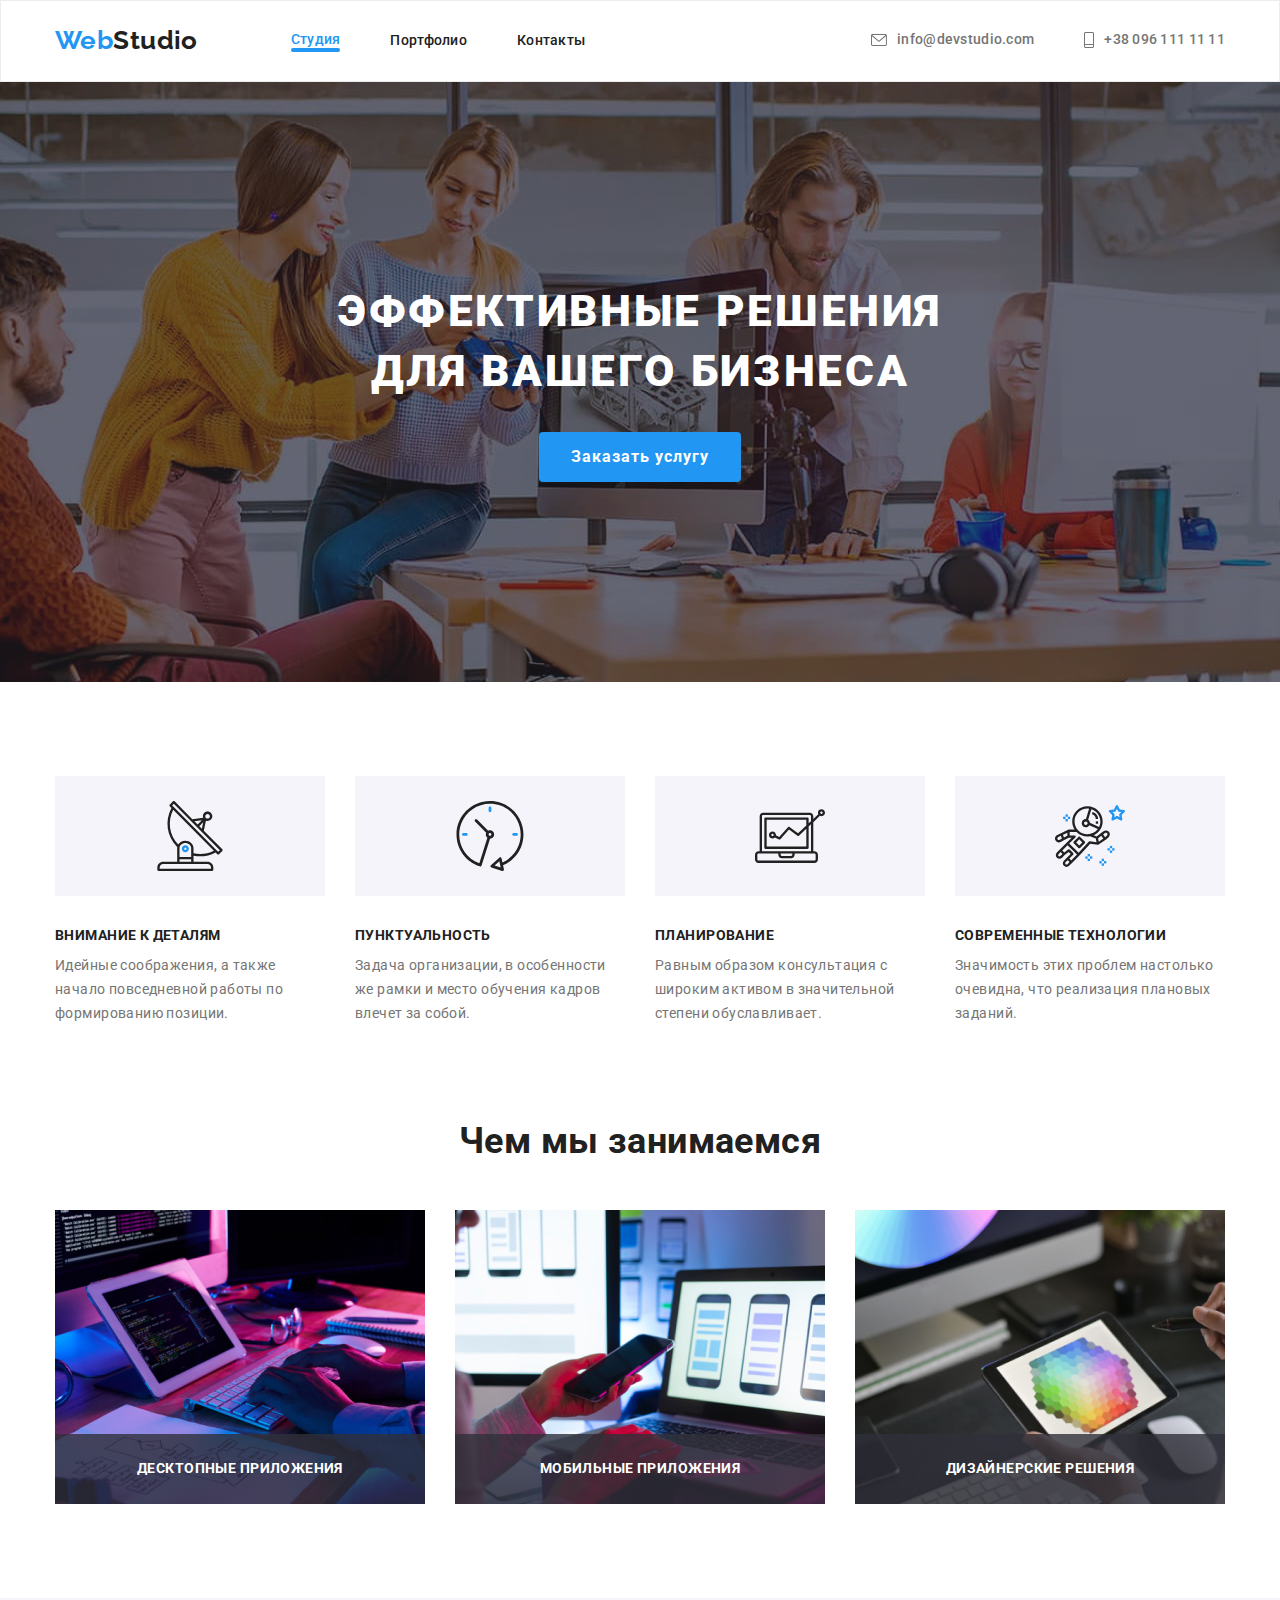
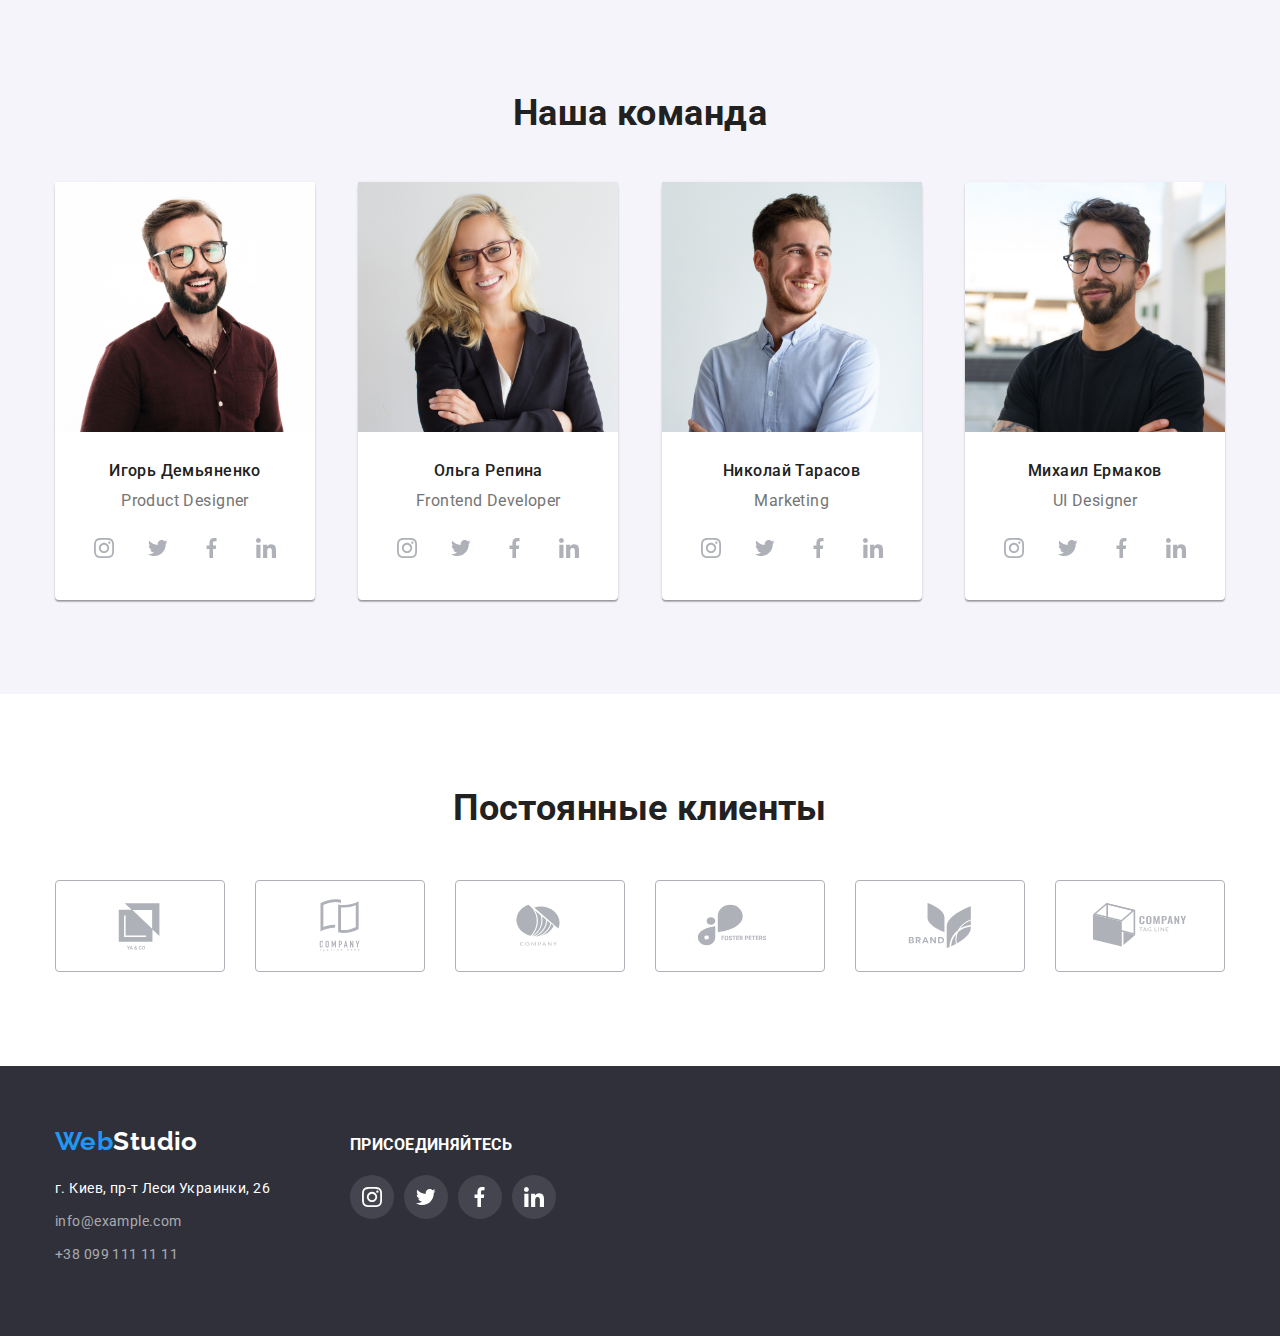
==== commit 787c9067: "1" ====
--- a/index.html
+++ b/index.html
@@ -127,127 +127,135 @@
           <ul class="team-list">
             <li class="team-item list">
               <img class="team-img" src="./images/1/team/img.jpg" alt="" />
-              <h3 class="team-title">Игорь Демьяненко</h3>
-              <p class="team-text">Product Designer</p>
-              <ul class="list icons-list">
-                <li>
-                  <a href="" class="social-list-icon"
-                    ><svg class="team-icons" width="20" height="20">
-                      <use href="./images/icons.svg#icon-instagram"></use></svg
-                  ></a>
-                </li>
-                <li>
-                  <a href="" class="social-list-icon">
-                    <svg class="team-icons" width="20" height="20">
-                      <use href="./images/icons.svg#icon-twitter"></use></svg
-                  ></a>
-                </li>
-                <li>
-                  <a href="" class="social-list-icon">
-                    <svg class="team-icons" width="20" height="20">
-                      <use href="./images/icons.svg#icon-facebook"></use></svg
-                  ></a>
-                </li>
-                <li>
-                  <a href="" class="social-list-icon">
-                    <svg class="team-icons" width="20" height="20">
-                      <use href="./images/icons.svg#icon-linkedin"></use></svg
-                  ></a>
-                </li>
-              </ul>
+              <div class="team-box">
+                <h3 class="team-title">Игорь Демьяненко</h3>
+                <p class="team-text">Product Designer</p>
+                <ul class="list icons-list">
+                  <li>
+                    <a href="" class="social-list-icon"
+                      ><svg class="team-icons" width="20" height="20">
+                        <use href="./images/icons.svg#icon-instagram"></use></svg
+                    ></a>
+                  </li>
+                  <li>
+                    <a href="" class="social-list-icon">
+                      <svg class="team-icons" width="20" height="20">
+                        <use href="./images/icons.svg#icon-twitter"></use></svg
+                    ></a>
+                  </li>
+                  <li>
+                    <a href="" class="social-list-icon">
+                      <svg class="team-icons" width="20" height="20">
+                        <use href="./images/icons.svg#icon-facebook"></use></svg
+                    ></a>
+                  </li>
+                  <li>
+                    <a href="" class="social-list-icon">
+                      <svg class="team-icons" width="20" height="20">
+                        <use href="./images/icons.svg#icon-linkedin"></use></svg
+                    ></a>
+                  </li>
+                </ul>
+              </div>
             </li>
             <li class="team-item list">
               <img class="team-img" src="./images/1/team/img-2.jpg" alt="" />
-              <h3 class="team-title">Ольга Репина</h3>
-              <p class="team-text">Frontend Developer</p>
-              <ul class="list icons-list">
-                <li>
-                  <a href="" class="social-list-icon"
-                    ><svg class="team-icons" width="20" height="20">
-                      <use href="./images/icons.svg#icon-instagram"></use></svg
-                  ></a>
-                </li>
-                <li>
-                  <a href="" class="social-list-icon">
-                    <svg class="team-icons" width="20" height="20">
-                      <use href="./images/icons.svg#icon-twitter"></use></svg
-                  ></a>
-                </li>
-                <li>
-                  <a href="" class="social-list-icon">
-                    <svg class="team-icons" width="20" height="20">
-                      <use href="./images/icons.svg#icon-facebook"></use></svg
-                  ></a>
-                </li>
-                <li>
-                  <a href="" class="social-list-icon">
-                    <svg class="team-icons" width="20" height="20">
-                      <use href="./images/icons.svg#icon-linkedin"></use></svg
-                  ></a>
-                </li>
-              </ul>
+              <div class="team-box">
+                <h3 class="team-title">Ольга Репина</h3>
+                <p class="team-text">Frontend Developer</p>
+                <ul class="list icons-list">
+                  <li>
+                    <a href="" class="social-list-icon"
+                      ><svg class="team-icons" width="20" height="20">
+                        <use href="./images/icons.svg#icon-instagram"></use></svg
+                    ></a>
+                  </li>
+                  <li>
+                    <a href="" class="social-list-icon">
+                      <svg class="team-icons" width="20" height="20">
+                        <use href="./images/icons.svg#icon-twitter"></use></svg
+                    ></a>
+                  </li>
+                  <li>
+                    <a href="" class="social-list-icon">
+                      <svg class="team-icons" width="20" height="20">
+                        <use href="./images/icons.svg#icon-facebook"></use></svg
+                    ></a>
+                  </li>
+                  <li>
+                    <a href="" class="social-list-icon">
+                      <svg class="team-icons" width="20" height="20">
+                        <use href="./images/icons.svg#icon-linkedin"></use></svg
+                    ></a>
+                  </li>
+                </ul>
+              </div>
             </li>
             <li class="team-item list">
               <img class="team-img" src="./images/1/team/img-3.jpg" alt="" />
-              <h3 class="team-title">Николай Тарасов</h3>
-              <p class="team-text">Marketing</p>
-              <ul class="list icons-list">
-                <li>
-                  <a href="" class="social-list-icon"
-                    ><svg class="team-icons" width="20" height="20">
-                      <use href="./images/icons.svg#icon-instagram"></use></svg
-                  ></a>
-                </li>
-                <li>
-                  <a href="" class="social-list-icon">
-                    <svg class="team-icons" width="20" height="20">
-                      <use href="./images/icons.svg#icon-twitter"></use></svg
-                  ></a>
-                </li>
-                <li>
-                  <a href="" class="social-list-icon">
-                    <svg class="team-icons" width="20" height="20">
-                      <use href="./images/icons.svg#icon-facebook"></use></svg
-                  ></a>
-                </li>
-                <li>
-                  <a href="" class="social-list-icon">
-                    <svg class="team-icons" width="20" height="20">
-                      <use href="./images/icons.svg#icon-linkedin"></use></svg
-                  ></a>
-                </li>
-              </ul>
+              <div class="team-box">
+                <h3 class="team-title">Николай Тарасов</h3>
+                <p class="team-text">Marketing</p>
+                <ul class="list icons-list">
+                  <li>
+                    <a href="" class="social-list-icon"
+                      ><svg class="team-icons" width="20" height="20">
+                        <use href="./images/icons.svg#icon-instagram"></use></svg
+                    ></a>
+                  </li>
+                  <li>
+                    <a href="" class="social-list-icon">
+                      <svg class="team-icons" width="20" height="20">
+                        <use href="./images/icons.svg#icon-twitter"></use></svg
+                    ></a>
+                  </li>
+                  <li>
+                    <a href="" class="social-list-icon">
+                      <svg class="team-icons" width="20" height="20">
+                        <use href="./images/icons.svg#icon-facebook"></use></svg
+                    ></a>
+                  </li>
+                  <li>
+                    <a href="" class="social-list-icon">
+                      <svg class="team-icons" width="20" height="20">
+                        <use href="./images/icons.svg#icon-linkedin"></use></svg
+                    ></a>
+                  </li>
+                </ul>
+              </div>
             </li>
             <li class="team-item list">
               <img class="team-img" src="./images/1/team/img-4.jpg" alt="" />
-              <h3 class="team-title">Михаил Ермаков</h3>
-              <p class="team-text">UI Designer</p>
-              <ul class="list icons-list">
-                <li>
-                  <a href="" class="social-list-icon"
-                    ><svg class="team-icons" width="20" height="20">
-                      <use href="./images/icons.svg#icon-instagram"></use></svg
-                  ></a>
-                </li>
-                <li>
-                  <a href="" class="social-list-icon">
-                    <svg class="team-icons" width="20" height="20">
-                      <use href="./images/icons.svg#icon-twitter"></use></svg
-                  ></a>
-                </li>
-                <li>
-                  <a href="" class="social-list-icon">
-                    <svg class="team-icons" width="20" height="20">
-                      <use href="./images/icons.svg#icon-facebook"></use></svg
-                  ></a>
-                </li>
-                <li>
-                  <a href="" class="social-list-icon">
-                    <svg class="team-icons" width="20" height="20">
-                      <use href="./images/icons.svg#icon-linkedin"></use></svg
-                  ></a>
-                </li>
-              </ul>
+              <div class="team-box">
+                <h3 class="team-title">Михаил Ермаков</h3>
+                <p class="team-text">UI Designer</p>
+                <ul class="list icons-list">
+                  <li>
+                    <a href="" class="social-list-icon"
+                      ><svg class="team-icons" width="20" height="20">
+                        <use href="./images/icons.svg#icon-instagram"></use></svg
+                    ></a>
+                  </li>
+                  <li>
+                    <a href="" class="social-list-icon">
+                      <svg class="team-icons" width="20" height="20">
+                        <use href="./images/icons.svg#icon-twitter"></use></svg
+                    ></a>
+                  </li>
+                  <li>
+                    <a href="" class="social-list-icon">
+                      <svg class="team-icons" width="20" height="20">
+                        <use href="./images/icons.svg#icon-facebook"></use></svg
+                    ></a>
+                  </li>
+                  <li>
+                    <a href="" class="social-list-icon">
+                      <svg class="team-icons" width="20" height="20">
+                        <use href="./images/icons.svg#icon-linkedin"></use></svg
+                    ></a>
+                  </li>
+                </ul>
+              </div>
             </li>
           </ul>
         </div>
@@ -304,12 +312,15 @@
       </section>
     </main>
     <!-- ========FOOTER======= -->
-    <footer class="footer section">
-      <div class="footer-navigation container">
+    <footer class="footer">
+      <div class="footer-navigation conteiner">
         <div class="footer-nav">
-          <a class="part-logo link" href="./index.html" lang="en"
-            >Web<span class="footer-part2-logo">Studio</span></a
-          >
+          <div class="footer-logo">
+            <a class="part-logo link" href="./index.html" lang="en"
+              >Web<span class="footer-part2-logo">Studio</span></a
+            >
+          </div>
+
           <address class="footer-adress">
             <ul class="footer-list">
               <li class="footer-item list">
--- a/css/styles.css
+++ b/css/styles.css
@@ -108,6 +108,9 @@
         line-height: 1.19;
         color: var(--accent-color)   
         
+}
+.footer-logo{
+    margin-bottom: 20px;
 }
 .part2-logo{
     color: var(--primary-color);
@@ -329,12 +332,14 @@
 .team-item{
     background-color: var(--second-accent-color);
     border-radius: 4px;
-    padding-bottom: 30px;
     box-shadow: 0px 1px 3px rgba(0, 0, 0, 0.12), 0px 1px 1px rgba(0, 0, 0, 0.14), 0px 2px 1px rgba(0, 0, 0, 0.2);
 }
 .team-img{
-    padding-bottom: 30px;
     max-width: 260px;
+}
+.team-box{
+    margin-top: 30px;
+    margin-bottom: 30px;
 }
 .team-list{
 display: flex;
@@ -361,9 +366,7 @@
     gap: 10px;
     justify-content: center;
 }
-.icons-list:not(:last-child){
-    margin-right: 10px;
-}
+
 .social-list-icon{
     display: flex;
     justify-content: center;
@@ -430,6 +433,9 @@
 .footer-navigation{
     display: flex;
     align-items: baseline;
+}
+.footer-nav{
+    margin-right: 70px;
 }
 .footer-item{
     margin-bottom: 9px;
